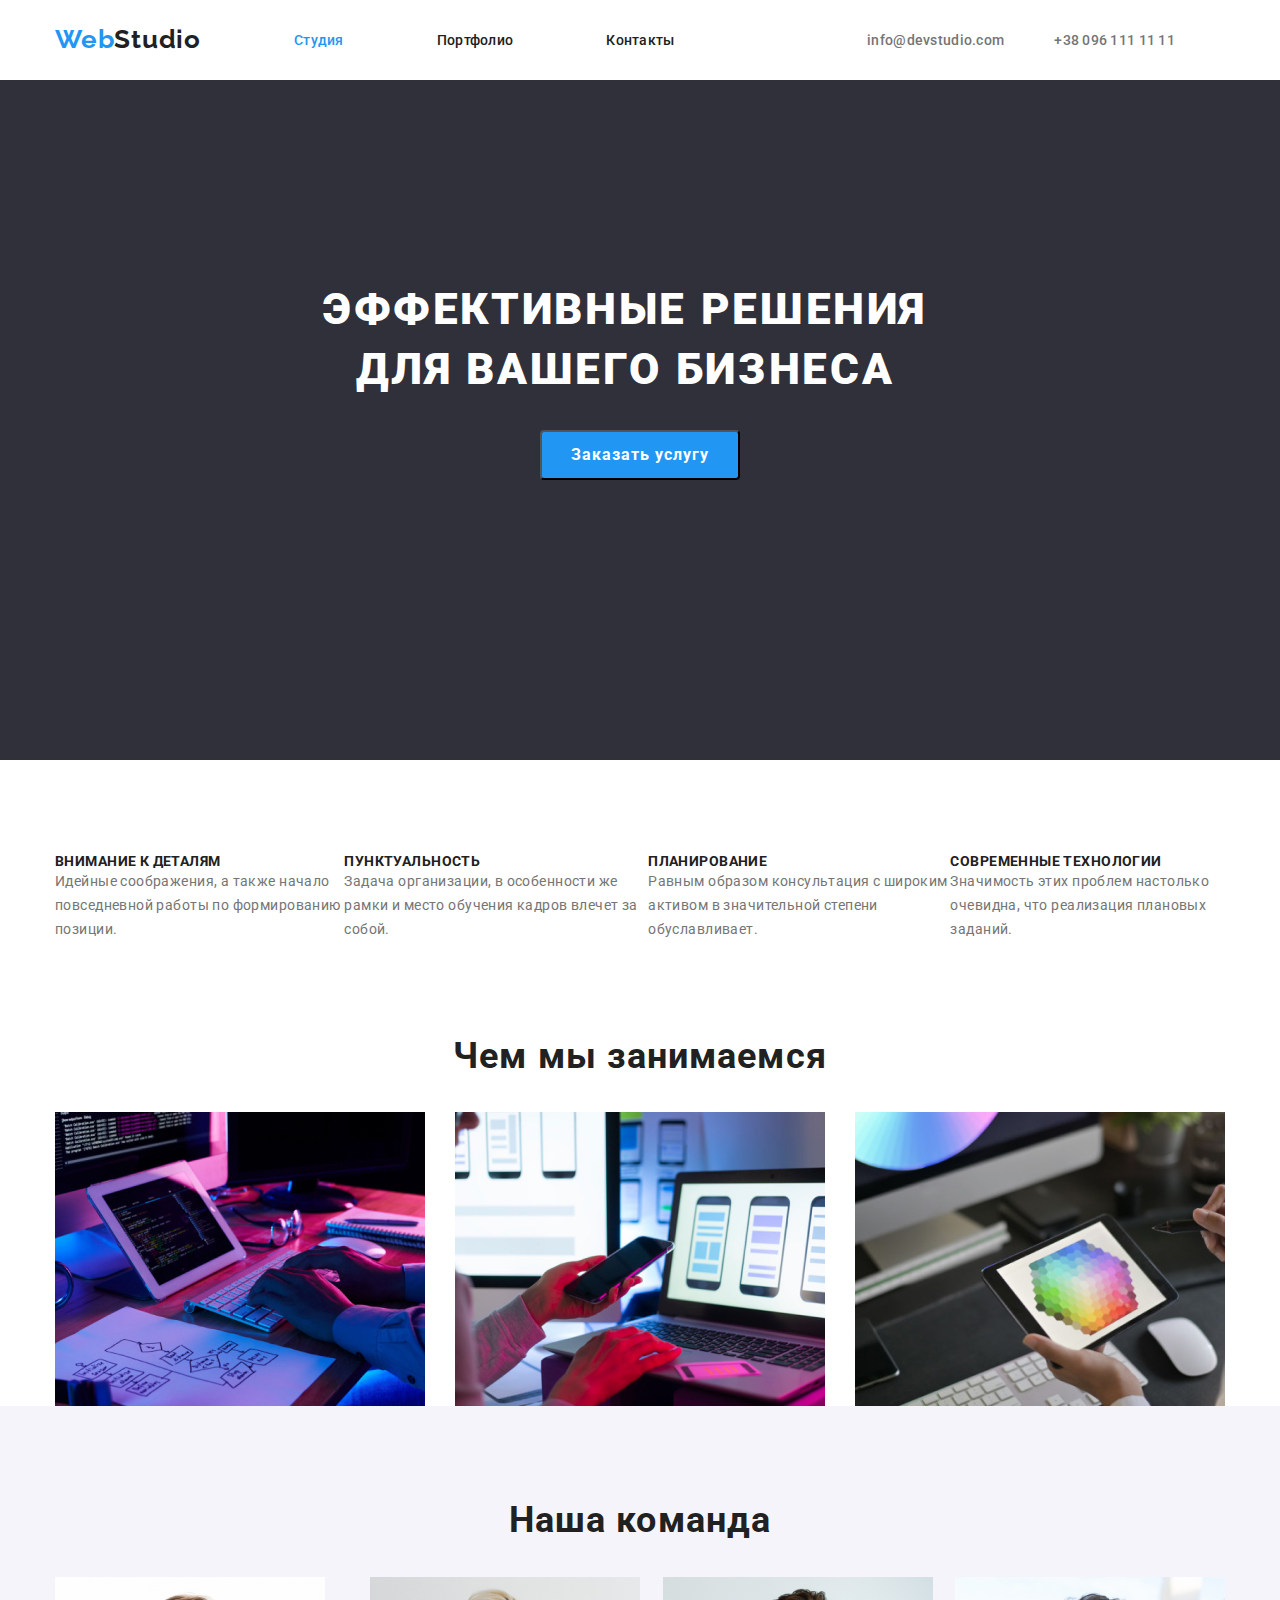
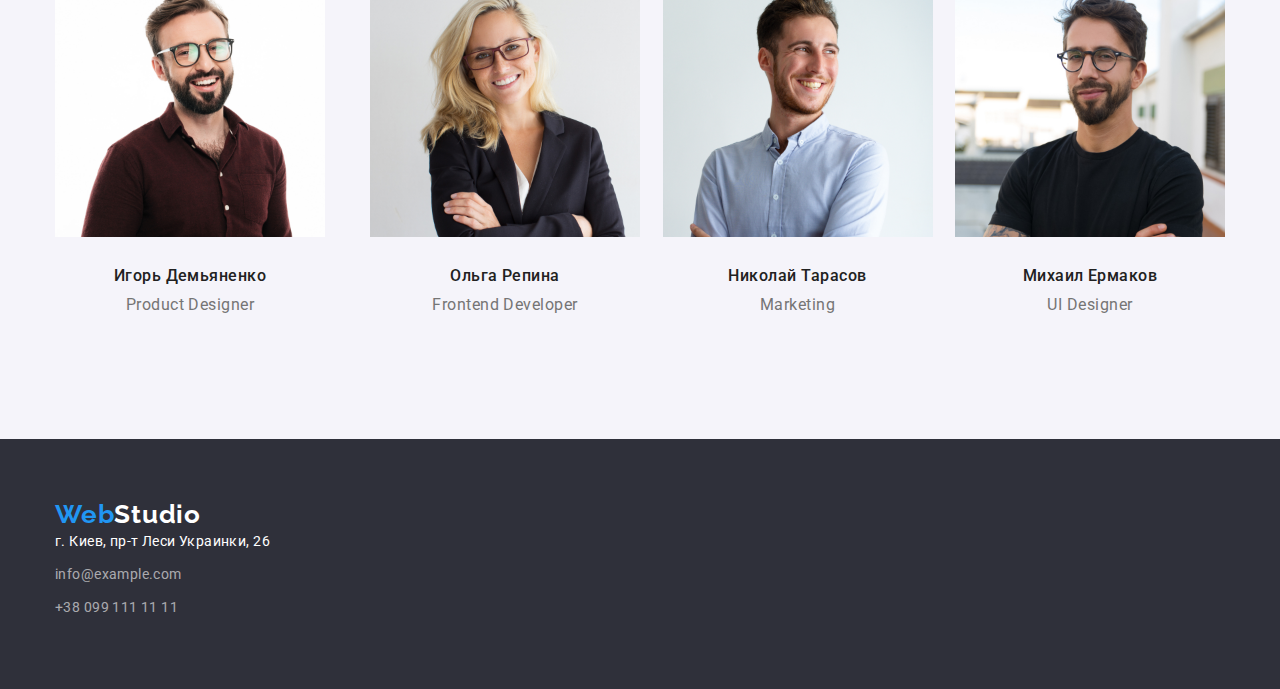
==== index.html @ 3a2335e4 "Add files via upload" ====
<!DOCTYPE html>
<html lang="ru">
<head>
    <meta charset="UTF-8">
    <meta http-equiv="X-UA-Compatible" content="IE=edge">
    <meta name="viewport" content="width=device-width, initial-scale=1.0">
    <title>WebStudio</title>
    <link rel="stylesheet" href="https://cdnjs.cloudflare.com/ajax/libs/modern-normalize/1.1.0/modern-normalize.min.css">
    <link rel="preconnect" href="https://fonts.googleapis.com">
<link rel="preconnect" href="https://fonts.gstatic.com" crossorigin>
<link href="https://fonts.googleapis.com/css2?family=Roboto:wght@400;500;700;900&display=swap" rel="stylesheet">
<link rel="preconnect" href="https://fonts.googleapis.com">
<link rel="preconnect" href="https://fonts.gstatic.com" crossorigin>
<link href="https://fonts.googleapis.com/css2?family=Raleway:wght@700&family=Roboto:wght@400;500;700;900&display=swap" rel="stylesheet">
    <link rel="stylesheet" href="./css/styles.css">
</head>
<body>
    <!---HEADER-->
    <header class="page-header">
        <div class="container header-container">
        <nav class="navigation">   
            <a class="logo-link link" href="" lang="en">Web<span class="logo-accent">Studio</span></a>
            <ul class="menu list">
            <li class="menu-item">
                <a class="menu-link-studio link" href="">Студия</a>
            </li>
            <li class="menu-item">
                <a class="menu-link link" href="./portfolio.html">Портфолио</a>
            <li class="menu-item">
                <a class="menu-link link" href="">Контакты</a>
            </li>
            </ul>
        </nav>
            <ul class="adress list">
                <li class="adress-li">
                    <a class="mail link" href="mailto:info@devstudio.com">info@devstudio.com</a>
                </li>
                <li class="adress-li">
                    <a class="phone-number link" href="tel:+380961111111">+38 096 111 11 11</a>
                </li>
            </ul>
    </div>
    </header>
    <main>
        <section class="hero">
            <div class="container hero-container">
            <h1 class="main-tittle" id="tittle">Эффективные решения для вашего бизнеса</h1>
            <button class="modal-btn" type="button">Заказать услугу</button>
        </div>
        </section>
        <section class="hero2">
            <div class="container hero2-container">
                <ul class="list">
                    <li class="li-tittle">
                        <h3 class="tittle">Внимание к деталям</h3>
                        <p class="suptittle">Идейные соображения, а также начало повседневной работы по формированию позиции.</p>
                    </li>
                    <li class="li-tittle">
                        <h3 class="tittle">Пунктуальность</h3>
                        <p class="suptittle">Задача организации, в особенности же рамки и место обучения кадров влечет за собой.</p>
                    </li>
                    <li class="li-tittle">
                        <h3 class="tittle">Планирование</h3>
                        <p class="suptittle">Равным образом консультация с широким активом в значительной степени обуславливает.</p>
                    </li>
                    <li class="li-tittle">
                        <h3 class="tittle">Современные технологии</h3>
                        <p class="suptittle">Значимость этих проблем настолько очевидна, что реализация плановых заданий.</p>
                    </li>
                </ul>
            </div>          
        </section>
        <section class="about">
            <div class="container about-container">
            <h2 class="main-about">Чем мы занимаемся</h2>
            <ul class="table-about list">
                <li class="table-about-li">
                    <img src="./Images/About/img.jpg" alt="Пишет на планшете" width="370" height="294">
                </li>
                <li>
                    <img src="./Images/About/img1.jpg" alt="Пишет на ноутбуке В руке телефон " width="370" height="294">
                </li>
                <li>
                    <img src="./Images/About/img2.jpg" alt="Пишет маркером на планшете" width="370" height="294">
                </li>
            </ul>
        </div>
        </section>
        <section class="our-team">
            <div class="container our-team-container">
            <h2 class="our-team-main">Наша команда</h2>
            <ul class="our-team-table list">
                 <li>
                    <img src="./Images/People/img.jpg" alt="Игорь Демьяненко" width="270" height="260">
                     <div class="name-div">
                        <h3 class="name">Игорь Демьяненко</h3>
                        <p class="position">Product Designer</p>
                     </div>
                    <li>
                </li>
                <li>
                    <img src="./Images/People/img1.jpg" alt="Ольга Репина" width="270" height="260">
                    <div class="name-div">
                        <h3 class="name">Ольга Репина</h3>
                        <p class="position">Frontend Developer</p>
                    </div>
                </li>
                <li>
                    <img src="./Images/People/img2.jpg" alt="Николай Тарасов" width="270" height="260">
                    <div class="name-div">
                        <h3 class="name">Николай Тарасов</h3>
                        <p class="position">Marketing</p>
                    </div>
                </li>
                <li>
                    <img src="./Images/People/img3.jpg" alt="Михаил Ермаков" width="270" height="260">
                    <div class="name-div">
                        <h3 class="name">Михаил Ермаков</h3>
                        <p class="position">UI Designer</p>
                    </div>
                </li>
            </ul>
        </div>
        </section>
    </main>
    <footer class="footer">
        <div class="container" >
        <a class="logo-link-footer link" href="">Web<span class="logo-accent-footer">Studio</span></a>
        <address class="address">
            <ul class="link list">
                <li class="adress-footer">
                    <a class="map-address-link link" href="https://goo.gl/maps/BHFGsW7ksvpGv4Fn7" target="blank" rel="noopener noreferrer">г. Киев,
                        пр-т Леси Украинки, 26</a>
                </li>
                <li class="adress-footer">
                    <a class="mail-link-footer link" href="mailto:info@example.com">info@example.com</a>
                </li>
                <li class="adress-footer">
                    <a class="phone-number-footer link" href="tel:+380991111111">+38 099 111 11 11</a>
                </li>
            </ul>
        </address>
    </div>
    </footer>
</body>
---- css/styles.css ----
:root {
    --primary-font-family: 'Open Sans', sans-serif;
    --secondary-font-family: 'Raleway', sans-serif;
    --primary-text-color-theme-dark: 157, 164, 189;
    --secondary-text-color-theme-dark: #ffffff;
    --primary-text-color-theme-light: #555555;
    --secondary-text-color-theme-light: #303030;
    --accent-color: #ff6c00;
  }
h1,
h2,
h3,
p{
    margin-top: 0;
    margin-bottom: 0;
}
ul,
ol{
    margin-top: 0;
    margin-bottom: 0;
    padding-left: 0;
}
img{
    display: block;
}

.container{
    width: 1200px;
    padding-left: 15px;
    padding-right: 15px;
    margin-left: auto;
    margin-right: auto;
}
.header-container{
    display: flex;
    align-items: center
}
.navigation{
    display: flex;
    align-items: center;
}
.menu{
    display: flex;
}
.menu-item:not(:last-child){
    margin-right: 93px;
    display: block;
}
.link{
    text-decoration: none;
}
.list {
    list-style: none;
}
.logo-link{font-family: 'Raleway', sans-serif;
    font-weight: 700;
    font-size: 26px;
    line-height: 1.19;
    /* identical to box height */
    letter-spacing: 0.03em;
    color: #2196F3;
    margin-right: 93px;
    padding-top: 24px;
    padding-bottom: 25px;

}
.logo-accent{
    color: #212121;
}
body{
    font-family: 'Roboto', sans-serif;
}
.menu-link{
    font-weight: 500;
    font-size: 14px;
    line-height: 1.14;
    letter-spacing: 0.02em;
    color: #212121;}
    .menu-link:hover,
    .menu-link:focus{
        color: #2196F3;
        ;
    }
    .menu-link-studio{
 font-weight: 500;
font-size: 14px;
line-height: 16px;
letter-spacing: 0.02em;

color: #2196F3;
    }
    .menu-link-portfolio{
font-weight: 500;
font-size: 14px;
line-height: 16px;
letter-spacing: 0.02em;

color: #2196F3;
    }
    .adress{
        display: flex;
        margin-left: auto;
        margin-right: 50px;
    }
.mail{
        font-weight: 500;
        font-size: 14px;
        line-height: 1.14;
        letter-spacing: 0.02em;
        color: #757575;
        margin-right: 50px;
    }
        .mail:hover,
        .mail:focus{
            color: #2196F3;
        }
        .phone-number{
font-weight: 500;
font-size: 14px;
line-height: 1.14;
letter-spacing: 0.02em;
color: #757575;
        }
        .phone-number:hover,
        .phone-number:focus{
            color: #2196F3;
        }
        .hero{
            background: #2F303A;
            text-align: center;
        }
        .hero2{
            padding-top: 94px;
        }
        .hero-container{
            padding-top: 200px;
            padding-left: 237px;
            padding-right: 237px;
            padding-bottom: 280px;
        }
        .main-tittle{
font-weight: 900;
font-size: 44px;
line-height: 1.36;
/* or 136% */
text-align: center;
letter-spacing: 0.06em;
text-transform: uppercase;
color: #FFFFFF; 
width: 696px; 
height: 120px;
}
.modal-btn{
    width: 200px;
    height: 50px;
    background: #2196F3;
    font-weight: 700;
    font-size: 16px;
    line-height: 1.87;;
    align-items: center;
    text-align: center;
    letter-spacing: 0.06em;
    color: #FFFFFF;
    cursor: pointer;
    border-radius: 4px;
    margin-left: auto;
    margin-right: auto;
    margin-top: 30px;
}
.modal-btn:hover,
.modal-btn:focus{
    color: #FFFFFF;
    background: #188CE8;
}

.tittle{
font-weight: 700;
font-size: 14px;
line-height: 1.14;
letter-spacing: 0.03em;
text-transform: uppercase;
color: #212121;
}
.suptittle{
font-weight: 400;
font-size: 14px;
line-height: 1.71;
/* or 171% */
letter-spacing: 0.03em;
color: #757575;
}
.main-about{
font-weight: 700;
font-size: 36px;
line-height: 1.16;
text-align: center;
letter-spacing: 0.03em;
color: #212121;
padding-bottom: 35px;
}
.our-team-main{
font-weight: 700;
font-size: 36px;
line-height: 1.16;
text-align: center;
letter-spacing: 0.03em;
color: #212121;
padding-bottom: 35px;
}
.our-team{
    background: #F5F4FA;
    padding-bottom: 94px;
}
.name{
font-weight: 500;
font-size: 16px;
line-height: 1.18;
/* identical to box height */
text-align: center;
letter-spacing: 0.03em;
color: #212121;
margin-bottom: 10px;
}
.position{
    font-weight: 400;
font-size: 16px;
line-height: 1.18;
/* identical to box height */
text-align: center;
letter-spacing: 0.03em;
color: #757575;
}
.logo-link-footer{
font-family: 'Raleway', sans-serif;
font-weight: 700;
font-size: 26px;
line-height: 1.19;
/* identical to box height */
letter-spacing: 0.03em;
color: #2196F3;
}
.logo-accent-footer{
    color: #FFFFFF;
}
.address{
    font-style: normal;
}
.map-address-link{
    font-weight: 400;
    font-size: 14px;
    line-height: 1.71;
    /* or 171% */
    letter-spacing: 0.03em;
    color: #FFFFFF;
}
.mail-link-footer{
 font-weight: 400;
font-size: 14px;
line-height: 1.71;
/* or 171% */
letter-spacing: 0.03em;
color: rgba(255, 255, 255, 0.6);
}
.phone-number-footer{
font-weight: 400;
font-size: 14px;
line-height: 1.71;
/* or 171% */

letter-spacing: 0.03em;

color: rgba(255, 255, 255, 0.6);
}

h2{
font-weight: 700;
font-size: 18px;
line-height: 2;
/* identical to box height, or 200% */
letter-spacing: 0.06em;
color: #212121;
}
p{
    font-weight: 400;
    font-size: 16px;
    line-height: 1.87;
    /* identical to box height, or 188% */
    
    letter-spacing: 0.03em;
    
    color: #757575; 
}
.footer{
    background: #2F303A;
    padding-top: 60px;
    padding-bottom: 60px;
}
.button-type-list button{
    font-weight: 500;
font-size: 16px;
line-height: 26px;
/* identical to box height, or 162% */
text-align: center;
letter-spacing: 0.03em;
color: #212121;
background: #F5F4FA;
border-radius: 4px;
cursor: pointer;
}
.button-type-list button:hover,
.button-type-list button:focus{
    color: #FFFFFF;
    background: #2196F3;
}
.button-type-li-all button {
    color: #FFFFFF;
    background: #2196F3;
/* shadow-middle */
box-shadow: 0px 3px 1px rgba(0, 0, 0, 0.1), 0px 1px 2px rgba(0, 0, 0, 0.08), 0px 2px 2px rgba(0, 0, 0, 0.12);
border-radius: 4px;
margin-right: 8px;
}
.table-about{
    display: flex;
    justify-content: space-between;
}
.our-team-table{
    display: flex;
    justify-content: space-between;
}
.li-tittle{
    display: table-cell
}
.about{
    padding-top: 94px;
}
.our-team-container{
    padding-top: 94px;
}
.name-div{
    padding-top: 30px;
    padding-bottom: 30px;
}
.adress-footer{
    padding-bottom: 9px;
}
.button-type{
    padding-top: 94px;
}
.button-type-list{
    display: flex;
    align-items: center;
    justify-content: center;
}
.button-type-li{
    margin-right: 8px;
}
.table{
    display: flex;
    flex-wrap: wrap;
    justify-content: space-between;
    padding-top: 50px;
    padding-bottom: 94px;
}
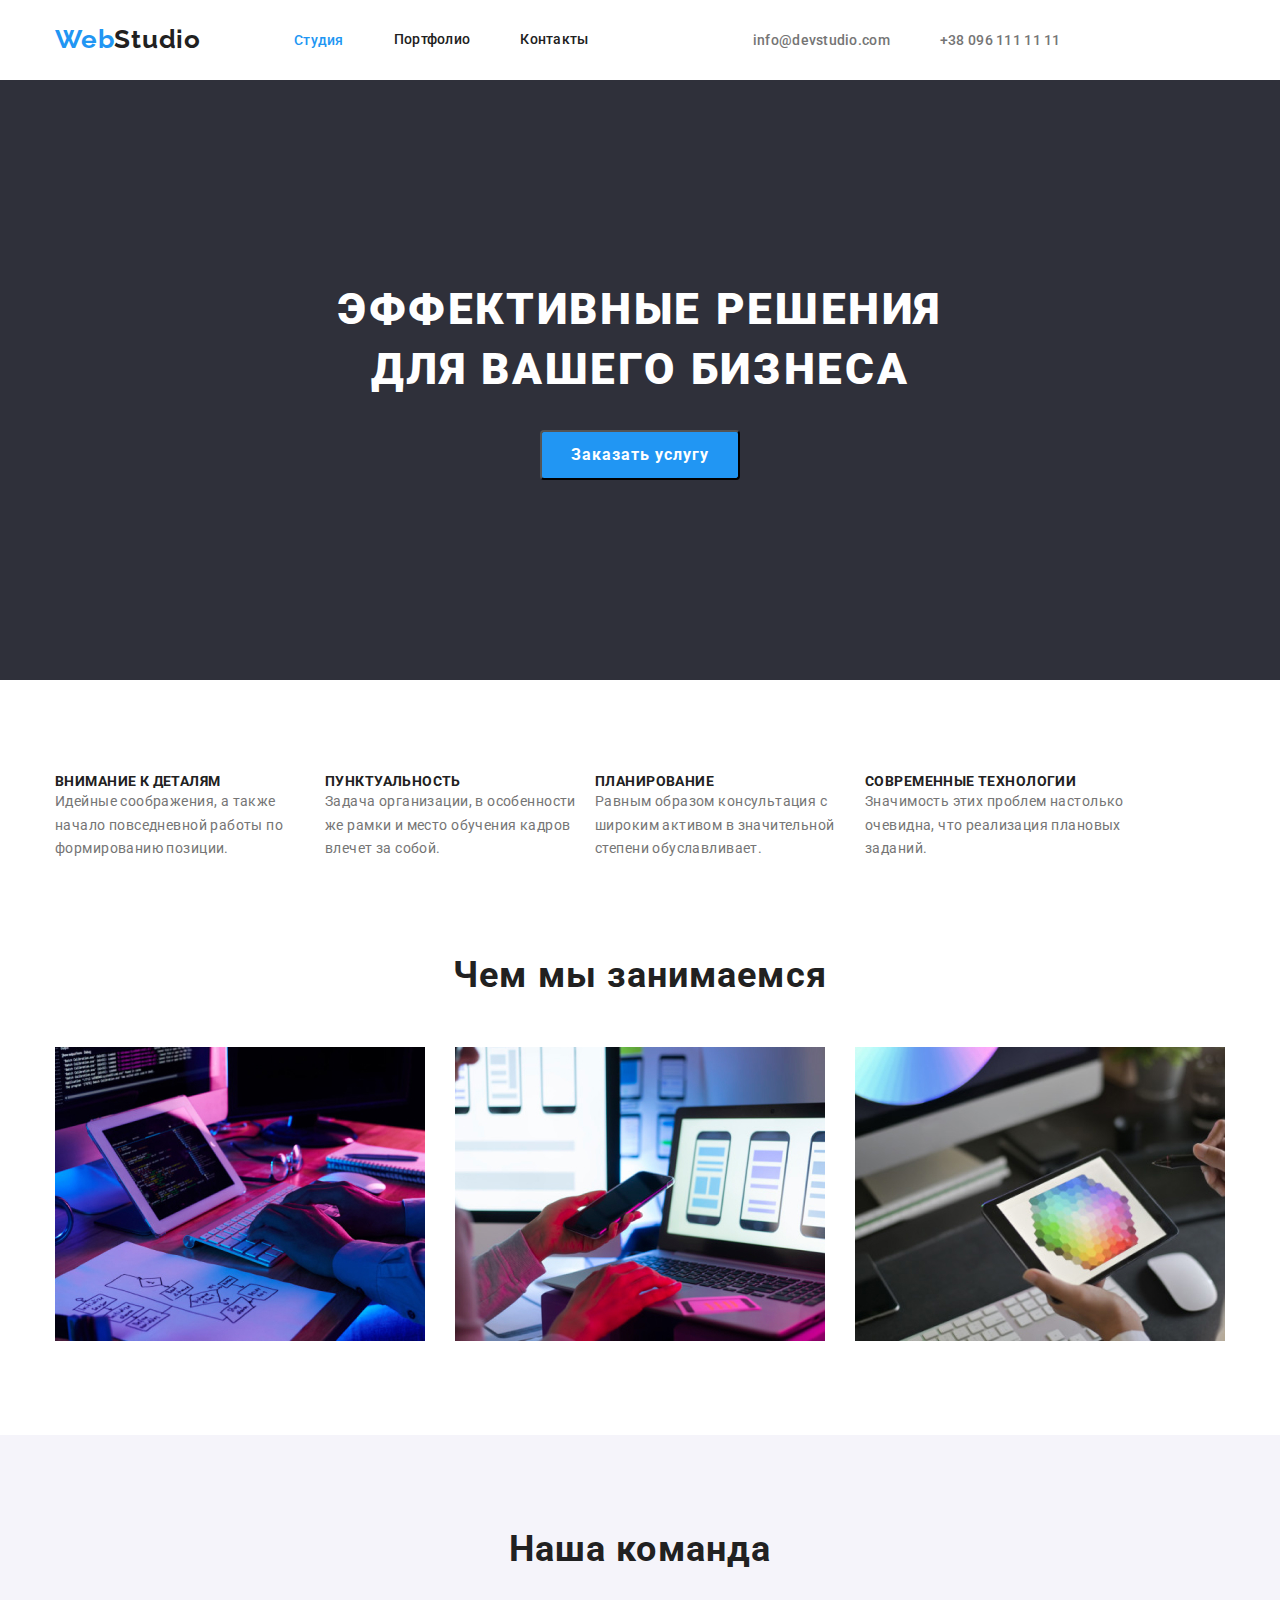
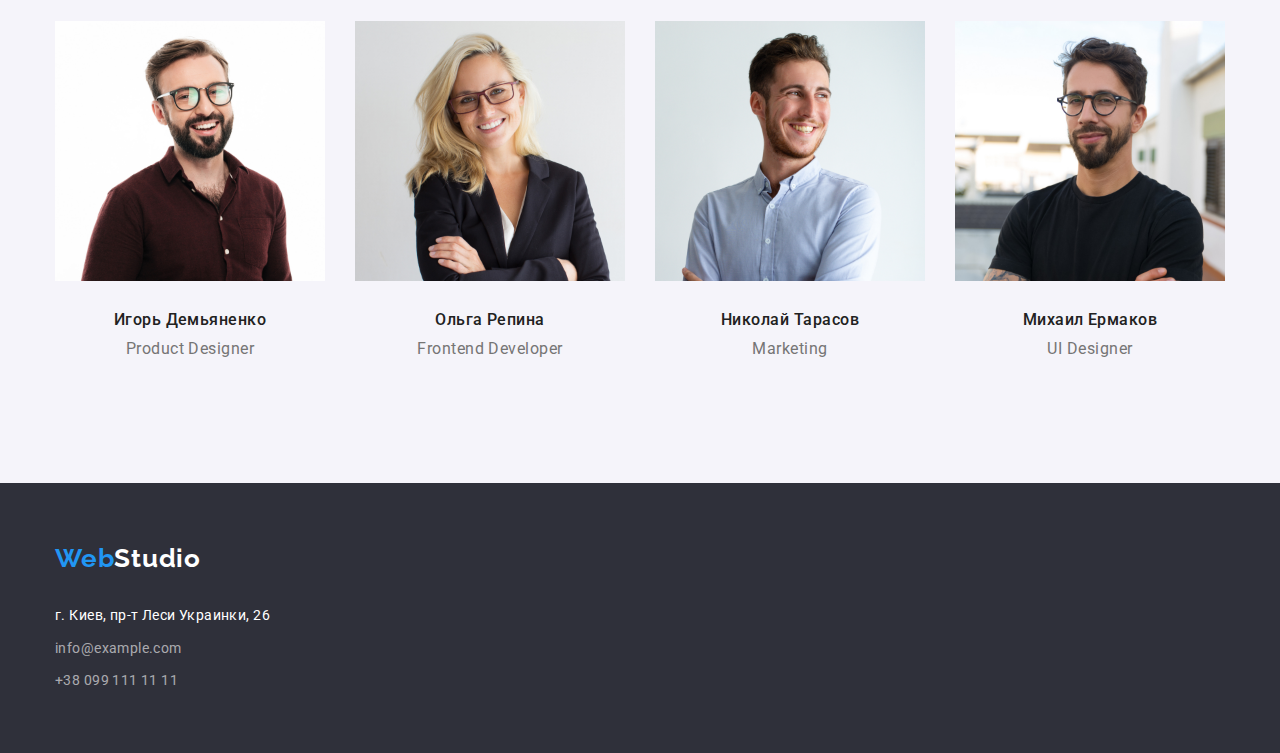
==== commit d3f7111c: "Add files via upload" ====
--- a/index.html
+++ b/index.html
@@ -50,7 +50,7 @@
         </section>
         <section class="hero2">
             <div class="container hero2-container">
-                <ul class="list">
+                <ul class="hero2-list list">
                     <li class="li-tittle">
                         <h3 class="tittle">Внимание к деталям</h3>
                         <p class="suptittle">Идейные соображения, а также начало повседневной работы по формированию позиции.</p>
@@ -96,7 +96,6 @@
                         <h3 class="name">Игорь Демьяненко</h3>
                         <p class="position">Product Designer</p>
                      </div>
-                    <li>
                 </li>
                 <li>
                     <img src="./Images/People/img1.jpg" alt="Ольга Репина" width="270" height="260">
--- a/css/styles.css
+++ b/css/styles.css
@@ -43,8 +43,7 @@
     display: flex;
 }
 .menu-item:not(:last-child){
-    margin-right: 93px;
-    display: block;
+    margin-right: 50px;
 }
 .link{
     text-decoration: none;
@@ -75,7 +74,10 @@
     font-size: 14px;
     line-height: 1.14;
     letter-spacing: 0.02em;
-    color: #212121;}
+    color: #212121;
+padding-top: 32px;
+padding-bottom: 32px;
+display: block;}
     .menu-link:hover,
     .menu-link:focus{
         color: #2196F3;
@@ -86,21 +88,26 @@
 font-size: 14px;
 line-height: 16px;
 letter-spacing: 0.02em;
-
+padding-top: 32px;
+padding-bottom: 32px;
 color: #2196F3;
+display: block;
     }
     .menu-link-portfolio{
 font-weight: 500;
 font-size: 14px;
 line-height: 16px;
 letter-spacing: 0.02em;
+padding-top: 32px;
+padding-bottom: 32px;
+display: block;
 
 color: #2196F3;
     }
     .adress{
         display: flex;
         margin-left: auto;
-        margin-right: 50px;
+        margin-right: auto;
     }
 .mail{
         font-weight: 500;
@@ -108,7 +115,6 @@
         line-height: 1.14;
         letter-spacing: 0.02em;
         color: #757575;
-        margin-right: 50px;
     }
         .mail:hover,
         .mail:focus{
@@ -128,15 +134,13 @@
         .hero{
             background: #2F303A;
             text-align: center;
+            padding-top: 200px;
+            padding-bottom: 200px;
         }
         .hero2{
             padding-top: 94px;
         }
         .hero-container{
-            padding-top: 200px;
-            padding-left: 237px;
-            padding-right: 237px;
-            padding-bottom: 280px;
         }
         .main-tittle{
 font-weight: 900;
@@ -148,7 +152,8 @@
 text-transform: uppercase;
 color: #FFFFFF; 
 width: 696px; 
-height: 120px;
+margin: 0 auto;
+margin-left: auto;
 }
 .modal-btn{
     width: 200px;
@@ -196,7 +201,7 @@
 text-align: center;
 letter-spacing: 0.03em;
 color: #212121;
-padding-bottom: 35px;
+margin-bottom: 50px;
 }
 .our-team-main{
 font-weight: 700;
@@ -205,11 +210,12 @@
 text-align: center;
 letter-spacing: 0.03em;
 color: #212121;
-padding-bottom: 35px;
+margin-bottom: 50px;
 }
 .our-team{
     background: #F5F4FA;
     padding-bottom: 94px;
+    padding-top: 94px;
 }
 .name{
 font-weight: 500;
@@ -244,6 +250,7 @@
 }
 .address{
     font-style: normal;
+    margin-top: 30px;
 }
 .map-address-link{
     font-weight: 400;
@@ -318,7 +325,6 @@
 /* shadow-middle */
 box-shadow: 0px 3px 1px rgba(0, 0, 0, 0.1), 0px 1px 2px rgba(0, 0, 0, 0.08), 0px 2px 2px rgba(0, 0, 0, 0.12);
 border-radius: 4px;
-margin-right: 8px;
 }
 .table-about{
     display: flex;
@@ -327,38 +333,90 @@
 .our-team-table{
     display: flex;
     justify-content: space-between;
-}
-.li-tittle{
-    display: table-cell
 }
 .about{
     padding-top: 94px;
-}
-.our-team-container{
-    padding-top: 94px;
+    padding-bottom: 94px;
 }
 .name-div{
     padding-top: 30px;
     padding-bottom: 30px;
 }
-.adress-footer{
-    padding-bottom: 9px;
+.adress-footer:not(:last-child){
+    margin-bottom: 9px;
 }
 .button-type{
     padding-top: 94px;
+    padding-bottom: 94px;
 }
 .button-type-list{
     display: flex;
     align-items: center;
     justify-content: center;
 }
-.button-type-li{
+.button-type-li:not(:last-child){
     margin-right: 8px;
 }
 .table{
     display: flex;
     flex-wrap: wrap;
     justify-content: space-between;
-    padding-top: 50px;
-    padding-bottom: 94px;
+    margin-top: 50px;
+}
+.page-header{
+
+}
+.adress-li:not(:last-child){
+    margin-right: 50px;
+}
+.hero2-list{
+    display: flex;
+}
+.li-tittle{
+    width: 270px;
+}
+.button-type-li-all{
+    margin-right: 8px;
+}
+.button-all{
+    padding-left: 22px;
+    padding-right: 22px;
+    padding-top: 6px;
+    padding-bottom: 6px;
+}
+.button-websities{
+    padding-left: 22px;
+    padding-right: 22px;
+    padding-top: 6px;
+    padding-bottom: 6px;
+}
+.button-applications{
+    padding-left: 22px;
+    padding-right: 22px;
+    padding-top: 6px;
+    padding-bottom: 6px;
+}
+.button-design{
+    padding-left: 22px;
+    padding-right: 22px;
+    padding-top: 6px;
+    padding-bottom: 6px;
+}
+.button-marketing{
+    padding-left: 22px;
+    padding-right: 22px;
+    padding-top: 6px;
+    padding-bottom: 6px;
+}
+.all{
+    margin-bottom: 4px;
+    margin-top: 20px;
+}
+.all-div{
+    margin-bottom: 30px;
+    padding-left: 24px;
+    padding-right: 24px;
+    padding-top: 20px;
+    padding-bottom: 20px;
+    border: rgba(238, 238, 238, 1);
 }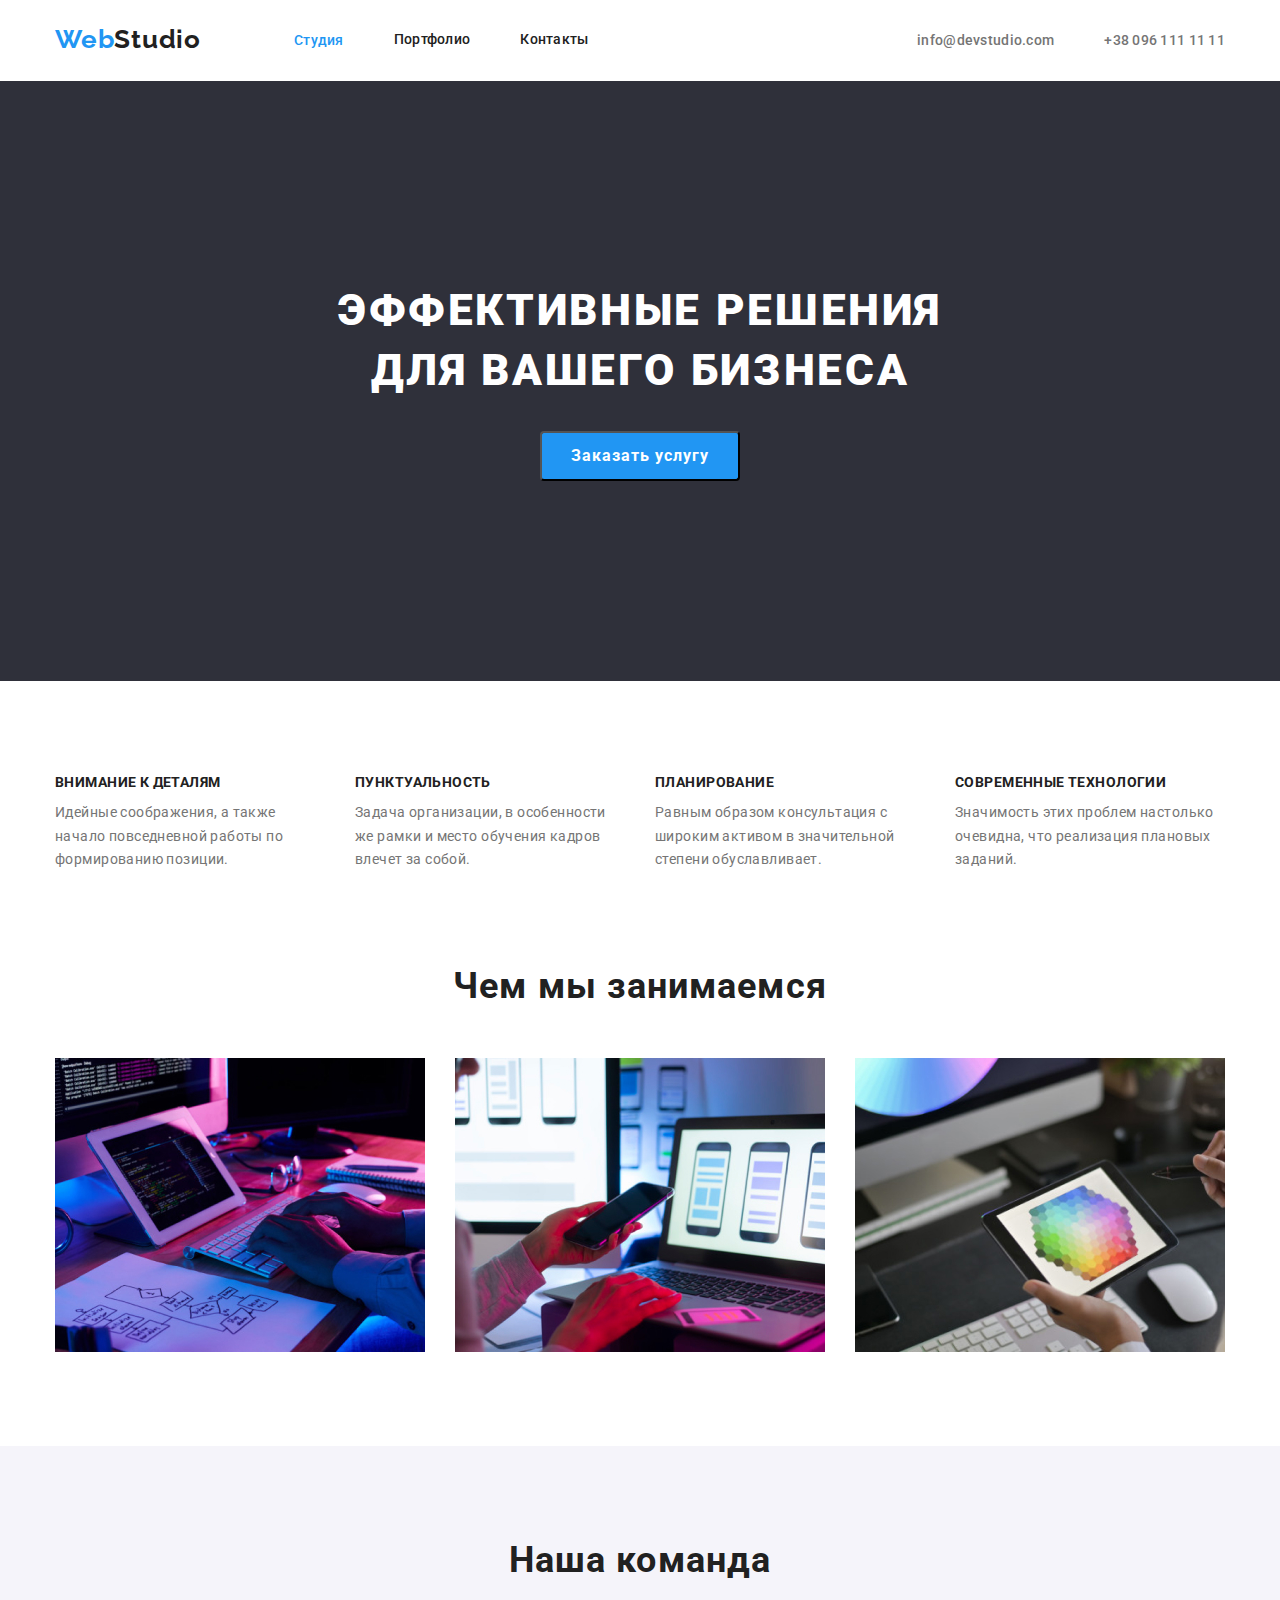
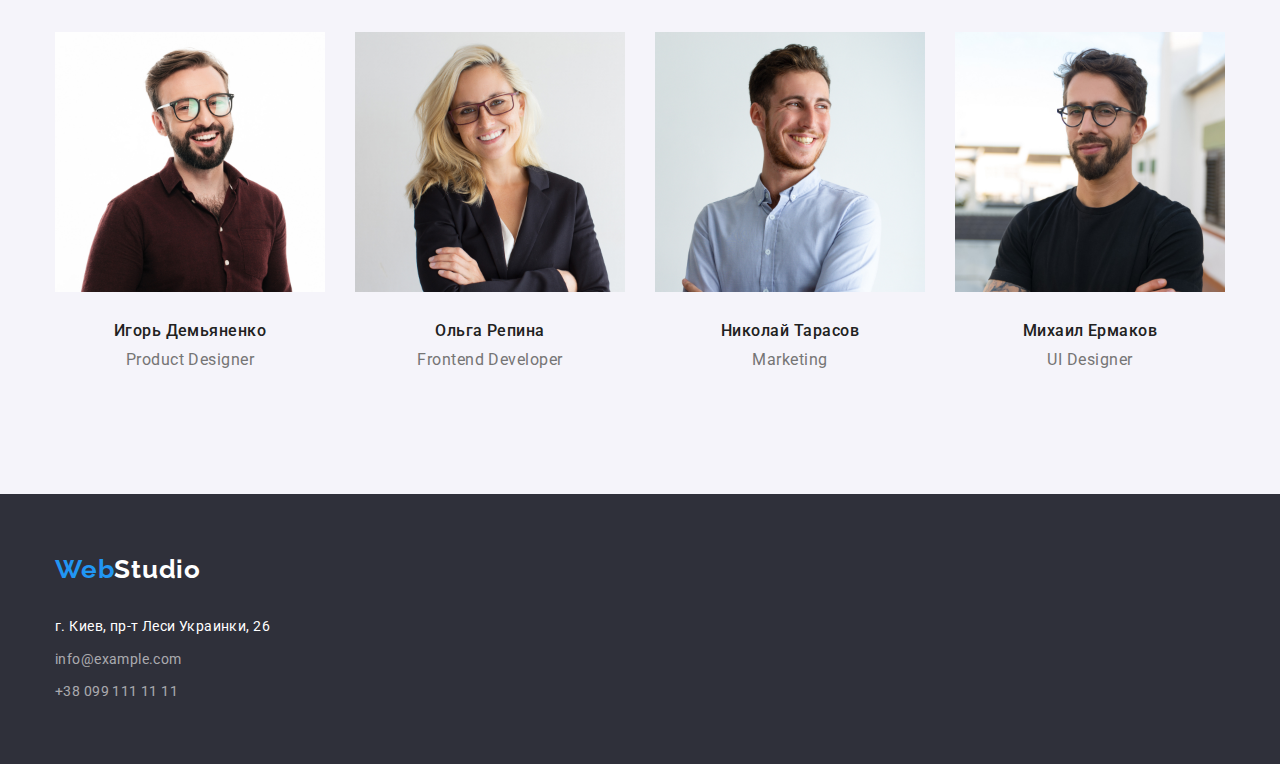
==== commit 22869a69: "Add files via upload" ====
--- a/index.html
+++ b/index.html
@@ -63,7 +63,7 @@
                         <h3 class="tittle">Планирование</h3>
                         <p class="suptittle">Равным образом консультация с широким активом в значительной степени обуславливает.</p>
                     </li>
-                    <li class="li-tittle">
+                    <li class="li-tittle-end">
                         <h3 class="tittle">Современные технологии</h3>
                         <p class="suptittle">Значимость этих проблем настолько очевидна, что реализация плановых заданий.</p>
                     </li>
--- a/css/styles.css
+++ b/css/styles.css
@@ -107,7 +107,6 @@
     .adress{
         display: flex;
         margin-left: auto;
-        margin-right: auto;
     }
 .mail{
         font-weight: 500;
@@ -185,6 +184,7 @@
 letter-spacing: 0.03em;
 text-transform: uppercase;
 color: #212121;
+margin-bottom: 10px;
 }
 .suptittle{
 font-weight: 400;
@@ -364,7 +364,7 @@
     margin-top: 50px;
 }
 .page-header{
-
+    border-bottom: 1px solid #ffffff
 }
 .adress-li:not(:last-child){
     margin-right: 50px;
@@ -374,7 +374,12 @@
 }
 .li-tittle{
     width: 270px;
-}
+    margin-right: 30px;
+}
+.li-tittle-end{
+    width: 270px;
+}
+
 .button-type-li-all{
     margin-right: 8px;
 }
@@ -410,13 +415,16 @@
 }
 .all{
     margin-bottom: 4px;
-    margin-top: 20px;
 }
 .all-div{
-    margin-bottom: 30px;
     padding-left: 24px;
     padding-right: 24px;
     padding-top: 20px;
     padding-bottom: 20px;
-    border: rgba(238, 238, 238, 1);
+    border: 1px solid 
+    rgba(238, 238, 238, 1);
+    border-top: none;
+}
+.all-table{
+    margin-bottom: 30px;
 }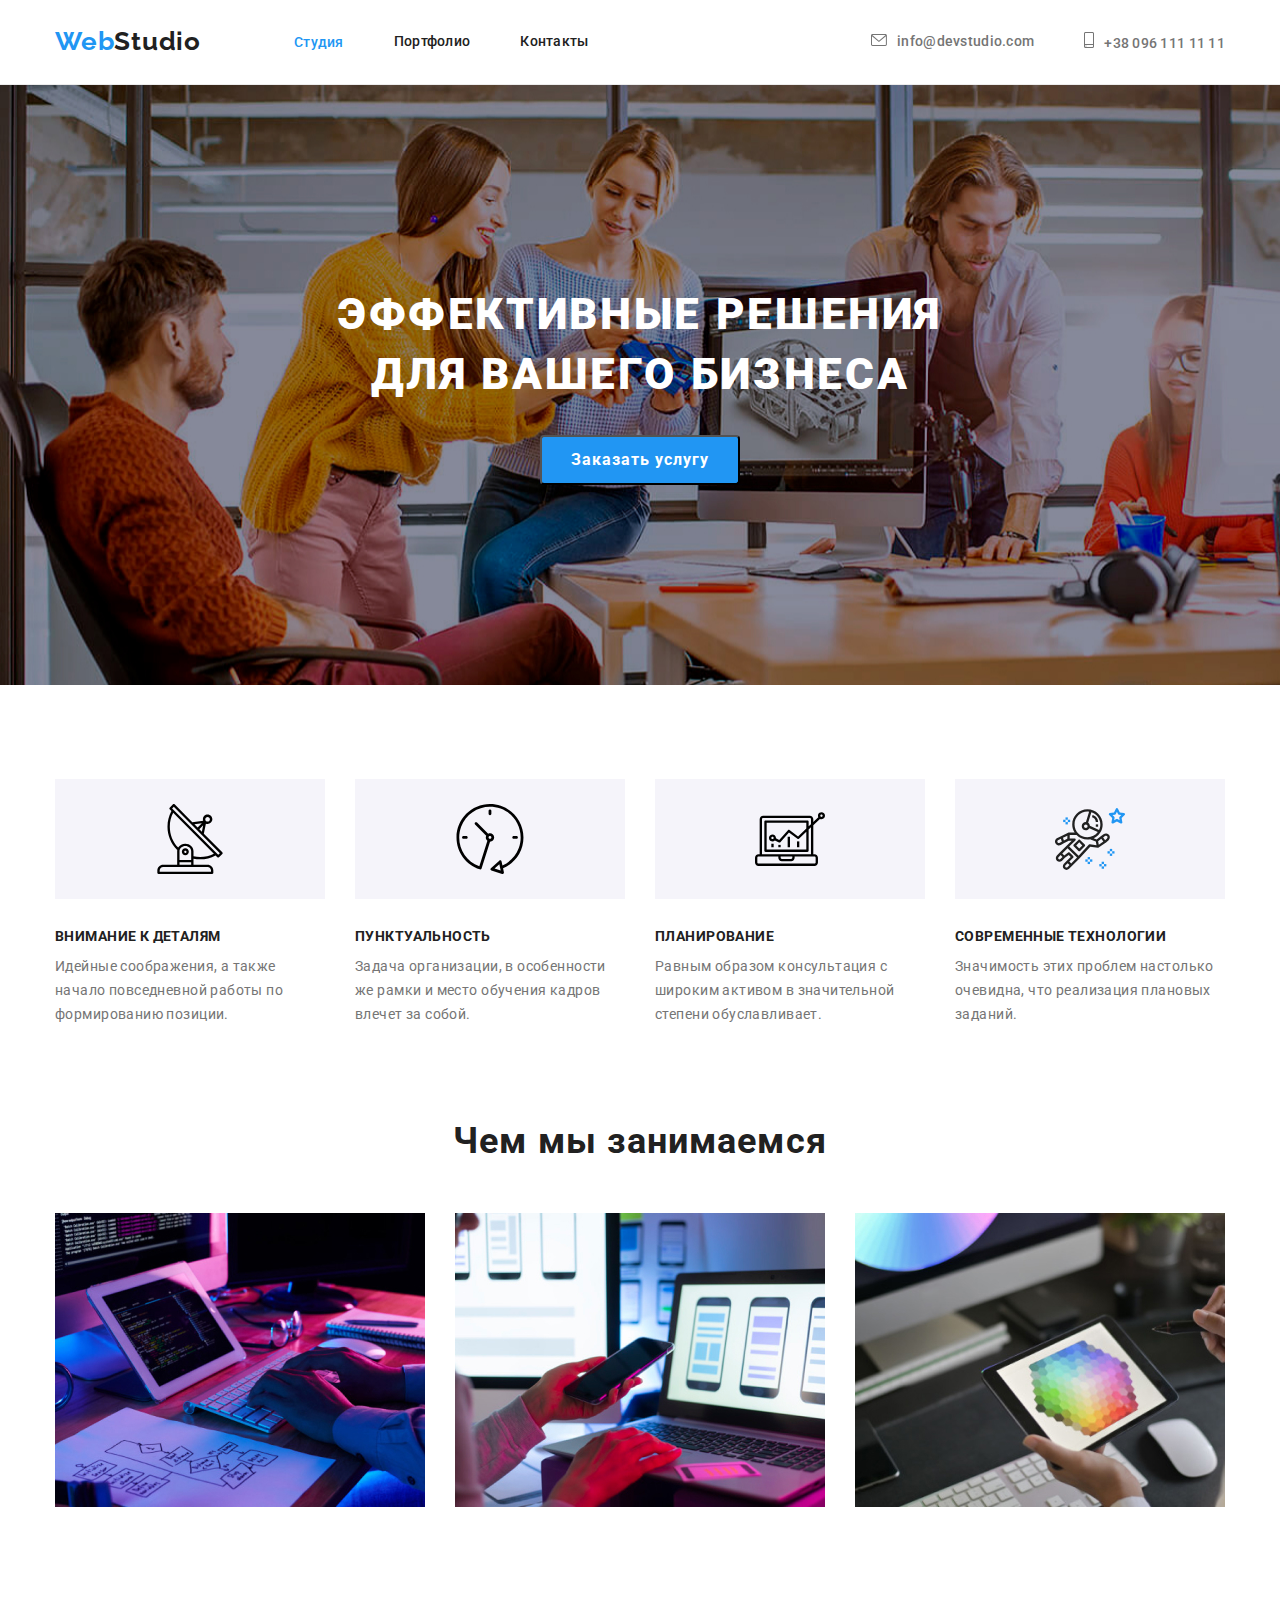
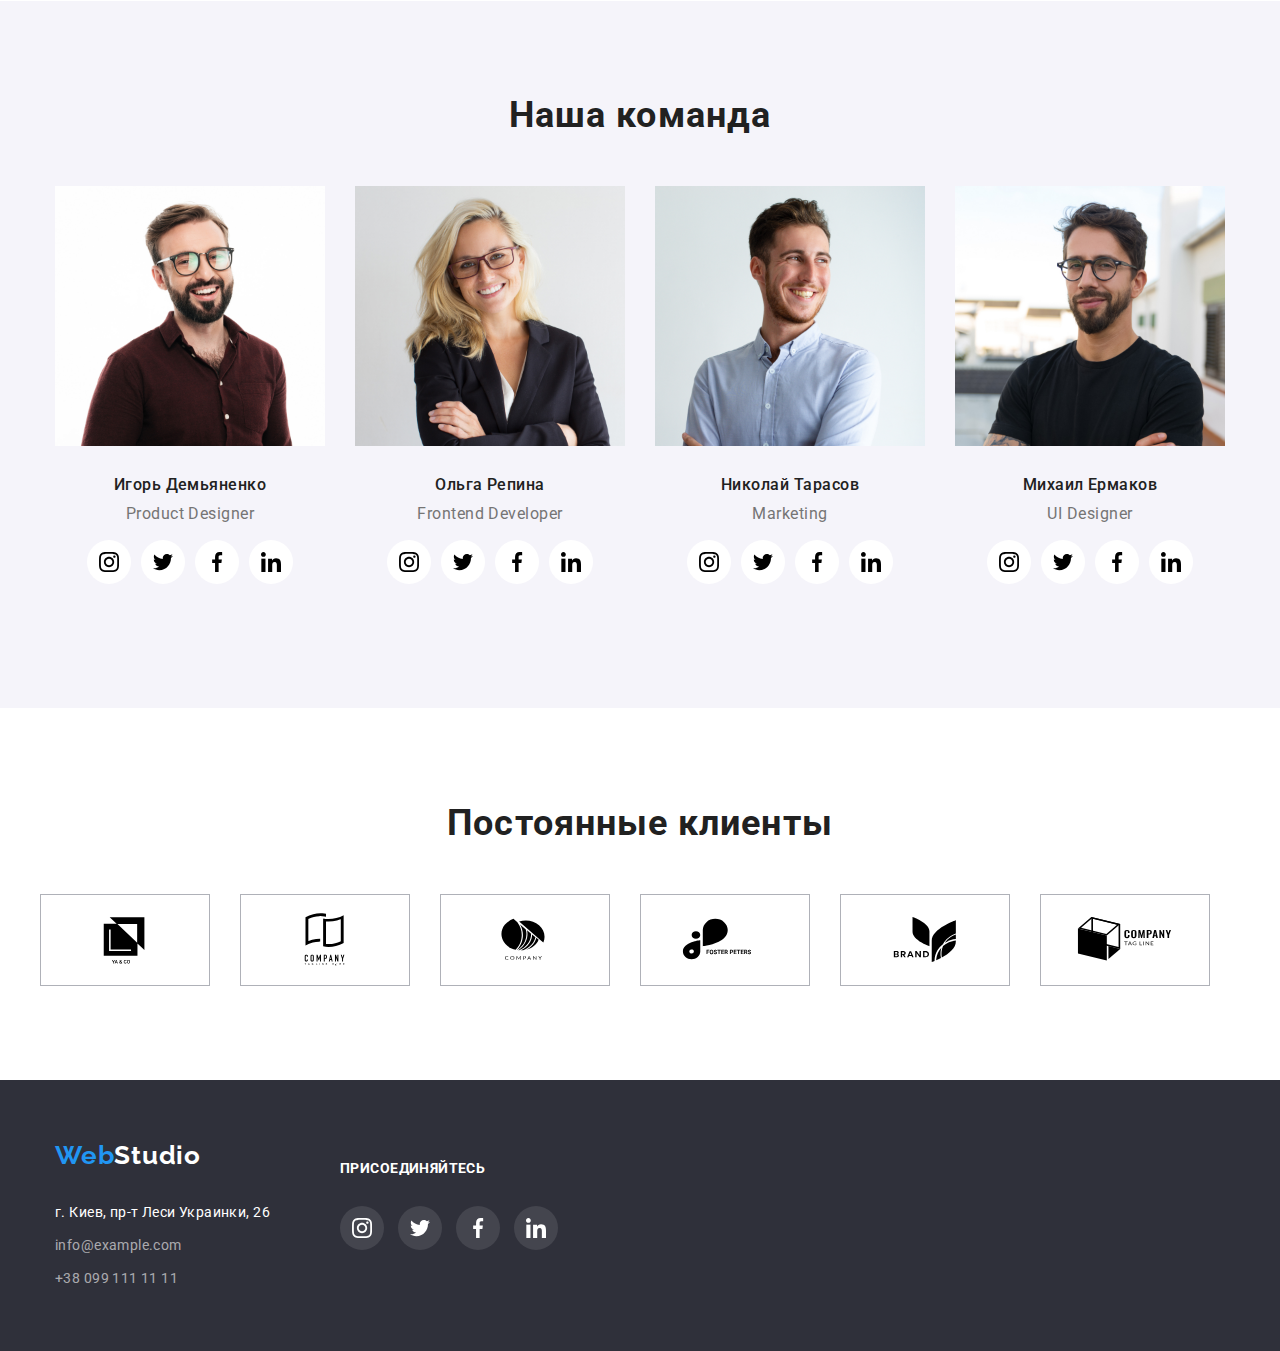
==== commit bf242c9f: "delete numbers" ====
--- a/index.html
+++ b/index.html
@@ -32,12 +32,22 @@
             </ul>
         </nav>
             <ul class="adress list">
-                <li class="adress-li">
-                    <a class="mail link" href="mailto:info@devstudio.com">info@devstudio.com</a>
-                </li>
-                <li class="adress-li">
-                    <a class="phone-number link" href="tel:+380961111111">+38 096 111 11 11</a>
-                </li>
+                    <li class="adress-li">
+                        <a class="mail link" href="mailto:info@devstudio.com">
+                            <svg class="adress-svg" width="16" height="12">
+                                <use class="adress-use" href="./Images/for-sprite/sprite.svg#envelope">
+                                </use>
+                            </svg>info@devstudio.com
+                        </a>
+                    </li>
+                    <li class="adress-li">
+                        <a class="phone-number link" href="tel:+380961111111">
+                            <svg class="adress-svg" width="10" height="16">
+                                <use class="adress-use" href="./Images/for-sprite/sprite.svg#smartphone">
+                                </use>
+                            </svg>+38 096 111 11 11
+                        </a>
+                    </li>
             </ul>
     </div>
     </header>
@@ -49,6 +59,30 @@
         </div>
         </section>
         <section class="hero2">
+            <div class="content container">
+                <ul class="hero2-ul list">
+                    <li class="hero2-li">
+                            <svg class="hero2-svg" width="70" height="70">
+                                <use href="./Images/for-sprite/sprite.svg#antenna-1"></use>
+                            </svg>
+                    </li>
+                    <li class="hero2-li">
+                        <svg class="hero2-svg" width="70" height="70">
+                            <use href="./Images/for-sprite/sprite.svg#clock-1"></use>
+                        </svg>
+                    </li>
+                    <li class="hero2-li">
+                        <svg class="hero2-svg" width="70" height="70">
+                            <use href="./Images/for-sprite/sprite.svg#diagram-1"></use>
+                        </svg>
+                    </li>
+                    <li class="hero2-li-end">
+                        <svg class="hero2-svg" width="70" height="70">
+                            <use href="./Images/for-sprite/sprite.svg#astronaut-1"></use>
+                        </svg>
+                    </li>
+                </ul>
+            </div>
             <div class="container hero2-container">
                 <ul class="hero2-list list">
                     <li class="li-tittle">
@@ -95,6 +129,36 @@
                      <div class="name-div">
                         <h3 class="name">Игорь Демьяненко</h3>
                         <p class="position">Product Designer</p>
+                        <ul class="our-team-sprite list">
+                            <li class="our-team-sprite-li">
+                                <a class="our-team-sprite-anchor" href="">
+                                <svg class="our-team-sprite-svg" width="20" height="20">
+                                    <use href="./Images/for-sprite/sprite.svg#instagram-2"></use>
+                                    </svg>
+                                </a>
+                                </li>
+                            <li class="our-team-sprite-li">
+                                <a class="our-team-sprite-anchor" href="">
+                                <svg class="our-team-sprite-svg" width="20" height="20">
+                                    <use href="./Images/for-sprite/sprite.svg#twitter-1"></use>
+                                </svg>
+                            </a>
+                            </li>
+                            <li class="our-team-sprite-li">
+                                <a class="our-team-sprite-anchor" href="">
+                                <svg class="our-team-sprite-svg" width="20" height="20">
+                                    <use href="./Images/for-sprite/sprite.svg#facebook-1"></use>
+                                </svg>
+                            </a>
+                            </li>
+                            <li class="our-team-sprite-li">
+                                <a class="our-team-sprite-anchor" href="">
+                                <svg class="our-team-sprite-svg" width="20" height="20">
+                                    <use href="./Images/for-sprite/sprite.svg#linkedin-1"></use>
+                                </svg>
+                            </a>
+                            </li>
+                        </ul>
                      </div>
                 </li>
                 <li>
@@ -102,6 +166,36 @@
                     <div class="name-div">
                         <h3 class="name">Ольга Репина</h3>
                         <p class="position">Frontend Developer</p>
+                        <ul class="our-team-sprite list">
+                            <li class="our-team-sprite-li">
+                                <a class="our-team-sprite-anchor" href="">
+                                <svg class="our-team-sprite-svg" width="20" height="20">
+                                    <use href="./Images/for-sprite/sprite.svg#instagram-2"></use>
+                                    </svg>
+                                </a>
+                                </li>
+                            <li class="our-team-sprite-li">
+                                <a class="our-team-sprite-anchor" href="">
+                                <svg class="our-team-sprite-svg" width="20" height="20">
+                                    <use href="./Images/for-sprite/sprite.svg#twitter-1"></use>
+                                </svg>
+                            </a>
+                            </li>
+                            <li class="our-team-sprite-li">
+                                <a class="our-team-sprite-anchor" href="">
+                                <svg class="our-team-sprite-svg" width="20" height="20">
+                                    <use href="./Images/for-sprite/sprite.svg#facebook-1"></use>
+                                </svg>
+                            </a>
+                            </li>
+                            <li class="our-team-sprite-li">
+                                <a class="our-team-sprite-anchor" href="">
+                                <svg class="our-team-sprite-svg" width="20" height="20">
+                                    <use href="./Images/for-sprite/sprite.svg#linkedin-1"></use>
+                                </svg>
+                            </a>
+                            </li>
+                        </ul>
                     </div>
                 </li>
                 <li>
@@ -109,6 +203,36 @@
                     <div class="name-div">
                         <h3 class="name">Николай Тарасов</h3>
                         <p class="position">Marketing</p>
+                        <ul class="our-team-sprite list">
+                            <li class="our-team-sprite-li">
+                                <a class="our-team-sprite-anchor" href="">
+                                <svg class="our-team-sprite-svg" width="20" height="20">
+                                    <use href="./Images/for-sprite/sprite.svg#instagram-2"></use>
+                                    </svg>
+                                </a>
+                                </li>
+                            <li class="our-team-sprite-li">
+                                <a class="our-team-sprite-anchor" href="">
+                                <svg class="our-team-sprite-svg" width="20" height="20">
+                                    <use href="./Images/for-sprite/sprite.svg#twitter-1"></use>
+                                </svg>
+                            </a>
+                            </li>
+                            <li class="our-team-sprite-li">
+                                <a class="our-team-sprite-anchor" href="">
+                                <svg class="our-team-sprite-svg" width="20" height="20">
+                                    <use href="./Images/for-sprite/sprite.svg#facebook-1"></use>
+                                </svg>
+                            </a>
+                            </li>
+                            <li class="our-team-sprite-li">
+                                <a class="our-team-sprite-anchor" href="">
+                                <svg class="our-team-sprite-svg" width="20" height="20">
+                                    <use href="./Images/for-sprite/sprite.svg#linkedin-1"></use>
+                                </svg>
+                            </a>
+                            </li>
+                        </ul>
                     </div>
                 </li>
                 <li>
@@ -116,29 +240,119 @@
                     <div class="name-div">
                         <h3 class="name">Михаил Ермаков</h3>
                         <p class="position">UI Designer</p>
+                        <ul class="our-team-sprite list">
+                            <li class="our-team-sprite-li">
+                                <a class="our-team-sprite-anchor" href="">
+                                <svg class="our-team-sprite-svg" width="20" height="20">
+                                    <use href="./Images/for-sprite/sprite.svg#instagram-2"></use>
+                                    </svg>
+                                </a>
+                                </li>
+                            <li class="our-team-sprite-li">
+                                <a class="our-team-sprite-anchor" href="">
+                                <svg class="our-team-sprite-svg" width="20" height="20">
+                                    <use href="./Images/for-sprite/sprite.svg#twitter-1"></use>
+                                </svg>
+                            </a>
+                            </li>
+                            <li class="our-team-sprite-li">
+                                <a class="our-team-sprite-anchor" href="">
+                                <svg class="our-team-sprite-svg" width="20" height="20">
+                                    <use href="./Images/for-sprite/sprite.svg#facebook-1"></use>
+                                </svg>
+                            </a>
+                            </li>
+                            <li class="our-team-sprite-li">
+                                <a class="our-team-sprite-anchor" href="">
+                                <svg class="our-team-sprite-svg" width="20" height="20">
+                                    <use href="./Images/for-sprite/sprite.svg#linkedin-1"></use>
+                                </svg>
+                            </a>
+                            </li>
+                        </ul>
                     </div>
                 </li>
             </ul>
         </div>
         </section>
+        <section>
+                <h2 class="regular-clients">Постоянные клиенты</h2>
+                <div class="clients">
+                <a class="regular-clients-anchor" href="">
+                    <svg class="regular-clients-svg" width="106" height="60">
+                        <use href="./Images/for-sprite/sprite.svg#logo"></use>
+                    </svg>
+                </a>
+                <a class="regular-clients-anchor" href="">
+                    <svg class="regular-clients-svg" width="106" height="60">
+                        <use href="./Images/for-sprite/sprite.svg#logo-1"></use>
+                    </svg>
+                </a>
+                <a class="regular-clients-anchor" href="">
+                    <svg class="regular-clients-svg" width="106" height="60">
+                        <use href="./Images/for-sprite/sprite.svg#logo-2"></use>
+                    </svg>
+                </a>
+                <a class="regular-clients-anchor" href="">
+                    <svg class="regular-clients-svg" width="106" height="60">
+                        <use href="./Images/for-sprite/sprite.svg#logo-3"></use>
+                    </svg>
+                </a>
+                <a class="regular-clients-anchor" href="">
+                    <svg class="regular-clients-svg" width="106" height="60">
+                        <use href="./Images/for-sprite/sprite.svg#logo-4"></use>
+                    </svg>
+                </a>
+                <a class="regular-clients-anchor" href="">
+                    <svg class="regular-clients-svg" width="106" height="60">
+                        <use href="./Images/for-sprite/sprite.svg#logo-5"></use>
+                    </svg>
+                </a>
+            </div>
+        </section>
     </main>
     <footer class="footer">
-        <div class="container" >
-        <a class="logo-link-footer link" href="">Web<span class="logo-accent-footer">Studio</span></a>
-        <address class="address">
-            <ul class="link list">
-                <li class="adress-footer">
-                    <a class="map-address-link link" href="https://goo.gl/maps/BHFGsW7ksvpGv4Fn7" target="blank" rel="noopener noreferrer">г. Киев,
-                        пр-т Леси Украинки, 26</a>
-                </li>
-                <li class="adress-footer">
-                    <a class="mail-link-footer link" href="mailto:info@example.com">info@example.com</a>
-                </li>
-                <li class="adress-footer">
-                    <a class="phone-number-footer link" href="tel:+380991111111">+38 099 111 11 11</a>
-                </li>
-            </ul>
-        </address>
+        <div class="container footer-container">
+            <div>
+                <a class="logo-link-footer link" href="">Web<span class="logo-accent-footer">Studio</span></a>
+                <address class="address">
+                    <ul class="link list">
+                        <li class="adress-footer">
+                            <a class="map-address-link link" href="https://goo.gl/maps/BHFGsW7ksvpGv4Fn7" target="blank" rel="noopener noreferrer">г. Киев,
+                                пр-т Леси Украинки, 26</a>
+                        </li>
+                        <li class="adress-footer">
+                            <a class="mail-link-footer link" href="mailto:info@example.com">info@example.com</a>
+                        </li>
+                        <li class="adress-footer">
+                            <a class="phone-number-footer link" href="tel:+380991111111">+38 099 111 11 11</a>
+                        </li>
+                    </ul>
+                </address>
+            </div>
+            <div class="accession-div">
+                <h3 class="accession">Присоединяйтесь</h3>
+                <a class="logo-social-link" href="">
+                    <svg class="logo-social-list" width="20" height="20">
+                        <use href="./Images/for-sprite/sprite.svg#instagram-2"></use>
+                    </svg>
+                </a>
+                <a class="logo-social-link" href="">
+                    <svg class="logo-social-list" width="20" height="20">
+                        <use href="./Images/for-sprite/sprite.svg#twitter-1"></use>
+                    </svg>
+                </a>
+                <a class="logo-social-link" href="">
+                    <svg class="logo-social-list" width="20" height="20">
+                        <use href="./Images/for-sprite/sprite.svg#facebook-1"></use>
+                    </svg>
+                </a>
+                <a class="logo-social-link" href="">
+                    <svg class="logo-social-list" width="20" height="20">
+                        <use href="./Images/for-sprite/sprite.svg#linkedin-1"></use>
+                    </svg>
+                </a>
+            </div>
     </div>
     </footer>
 </body>--- a/css/styles.css
+++ b/css/styles.css
@@ -131,7 +131,8 @@
             color: #2196F3;
         }
         .hero{
-            background: #2F303A;
+            background-image: url("../Images/hero/Img.jpg");
+            background-size: cover;
             text-align: center;
             padding-top: 200px;
             padding-bottom: 200px;
@@ -235,6 +236,7 @@
 text-align: center;
 letter-spacing: 0.03em;
 color: #757575;
+margin-bottom: 16px;
 }
 .logo-link-footer{
 font-family: 'Raleway', sans-serif;
@@ -244,6 +246,8 @@
 /* identical to box height */
 letter-spacing: 0.03em;
 color: #2196F3;
+width: 145px;
+height: 31px;;
 }
 .logo-accent-footer{
     color: #FFFFFF;
@@ -364,7 +368,7 @@
     margin-top: 50px;
 }
 .page-header{
-    border-bottom: 1px solid #ffffff
+    border-bottom: 1px solid #ECECEC;
 }
 .adress-li:not(:last-child){
     margin-right: 50px;
@@ -425,6 +429,140 @@
     rgba(238, 238, 238, 1);
     border-top: none;
 }
-.all-table{
+.all-table:nth-child(-n+6){
+    margin-bottom: 30px; 
+}
+.adress-svg{
+    margin-right: 10px;
+    fill:#757575
+}
+.adress-svg:hover,
+.adress-svg:focus {
+    fill: #2196F3
+}
+.adress-li{
+    margin-top: 32px;
+    margin-bottom: 32px;
+}
+
+.hero2-svg{
+}
+.hero2-ul{
+    display: flex;
+
+}
+.hero2-li{
+    display: flex;
+    align-items: center;
+    justify-content: center;
+    width: 270px;
+    height: 120px;
+    margin-right: 30px;
+    background-color: #F5F4FA;
     margin-bottom: 30px;
+}
+.hero2-li-end{
+    display: flex;
+    align-items: center;
+    justify-content: center;
+    width: 270px;
+    height: 120px;
+    background-color: #F5F4FA;
+    margin-bottom: 30px;   
+}
+.our-team-sprite{
+    display: flex;
+    justify-content: center;
+}
+.our-team-sprite-anchor{
+    display: flex;
+    align-items: center;
+    justify-content: center;
+    width: 44px;
+    height: 44px;
+    background-color: #FFFFFF;
+    border-radius: 50%;
+}
+.our-team-sprite-li:not(:last-child){
+    margin-right: 10px;
+}
+.our-team-sprite-anchor:hover,
+.our-team-sprite-anchor:focus{
+    background-color:#2196F3
+}
+.our-team-sprite-anchor:hover .our-team-sprite-svg,
+.our-team-sprite-anchor:focus .our-team-sprite-svg {
+    fill: #FFFFFF;
+}
+.regular-clients{
+font-weight: 700;
+font-size: 36px;
+line-height: 42px;
+text-align: center;
+letter-spacing: 0.03em;
+color: #212121;
+padding-top: 94px;
+margin-bottom: 50px;
+}
+
+.clients{
+    display: flex;
+    align-items: center;
+    justify-content: center;
+    padding-bottom: 94px;
+}
+.regular-clients-anchor{
+    display: flex;
+    align-items: center;
+    justify-content: center;
+    border: 1px solid 
+    rgba(175, 177, 184, 1);
+    width: 170px;
+    height: 92px;
+}
+.regular-clients-anchor:not(.last-child){
+    margin-right: 30px
+}
+.regular-clients-anchor:hover .regular-clients-svg,
+.regular-clients-anchor:focus .regular-clients-svg{
+    fill:  rgba(33, 150, 243, 1);
+}
+.regular-clients-anchor:hover,
+.regular-clients-anchor:focus{
+    border-color: #2196F3;
+}
+.accession{
+font-weight: 700;
+font-size: 14px;
+line-height: 16px;
+letter-spacing: 0.03em;
+text-transform: uppercase;
+color: #FFFFFF;
+}
+.logo-social-list{
+fill: #ffffff;
+}
+.logo-social-link{
+    display: inline-flex;
+    align-items: center;
+    justify-content: center;
+    width: 44px;
+    height: 44px;
+    background-color: rgba(255, 255, 255, 0.1);;
+    border-radius: 50%;
+    margin-right: 10px;
+    margin-top: 30px;
+}
+.logo-social-link:hover,
+.logo-social-link:focus{
+    background-color: rgba(33, 150, 243, 1);
+}
+.footer-container{
+    display: flex;
+}
+.accession-div{
+    display: inline-block;
+    align-items: baseline;
+    margin-left: 70px;
+    margin-top: 20px;
 }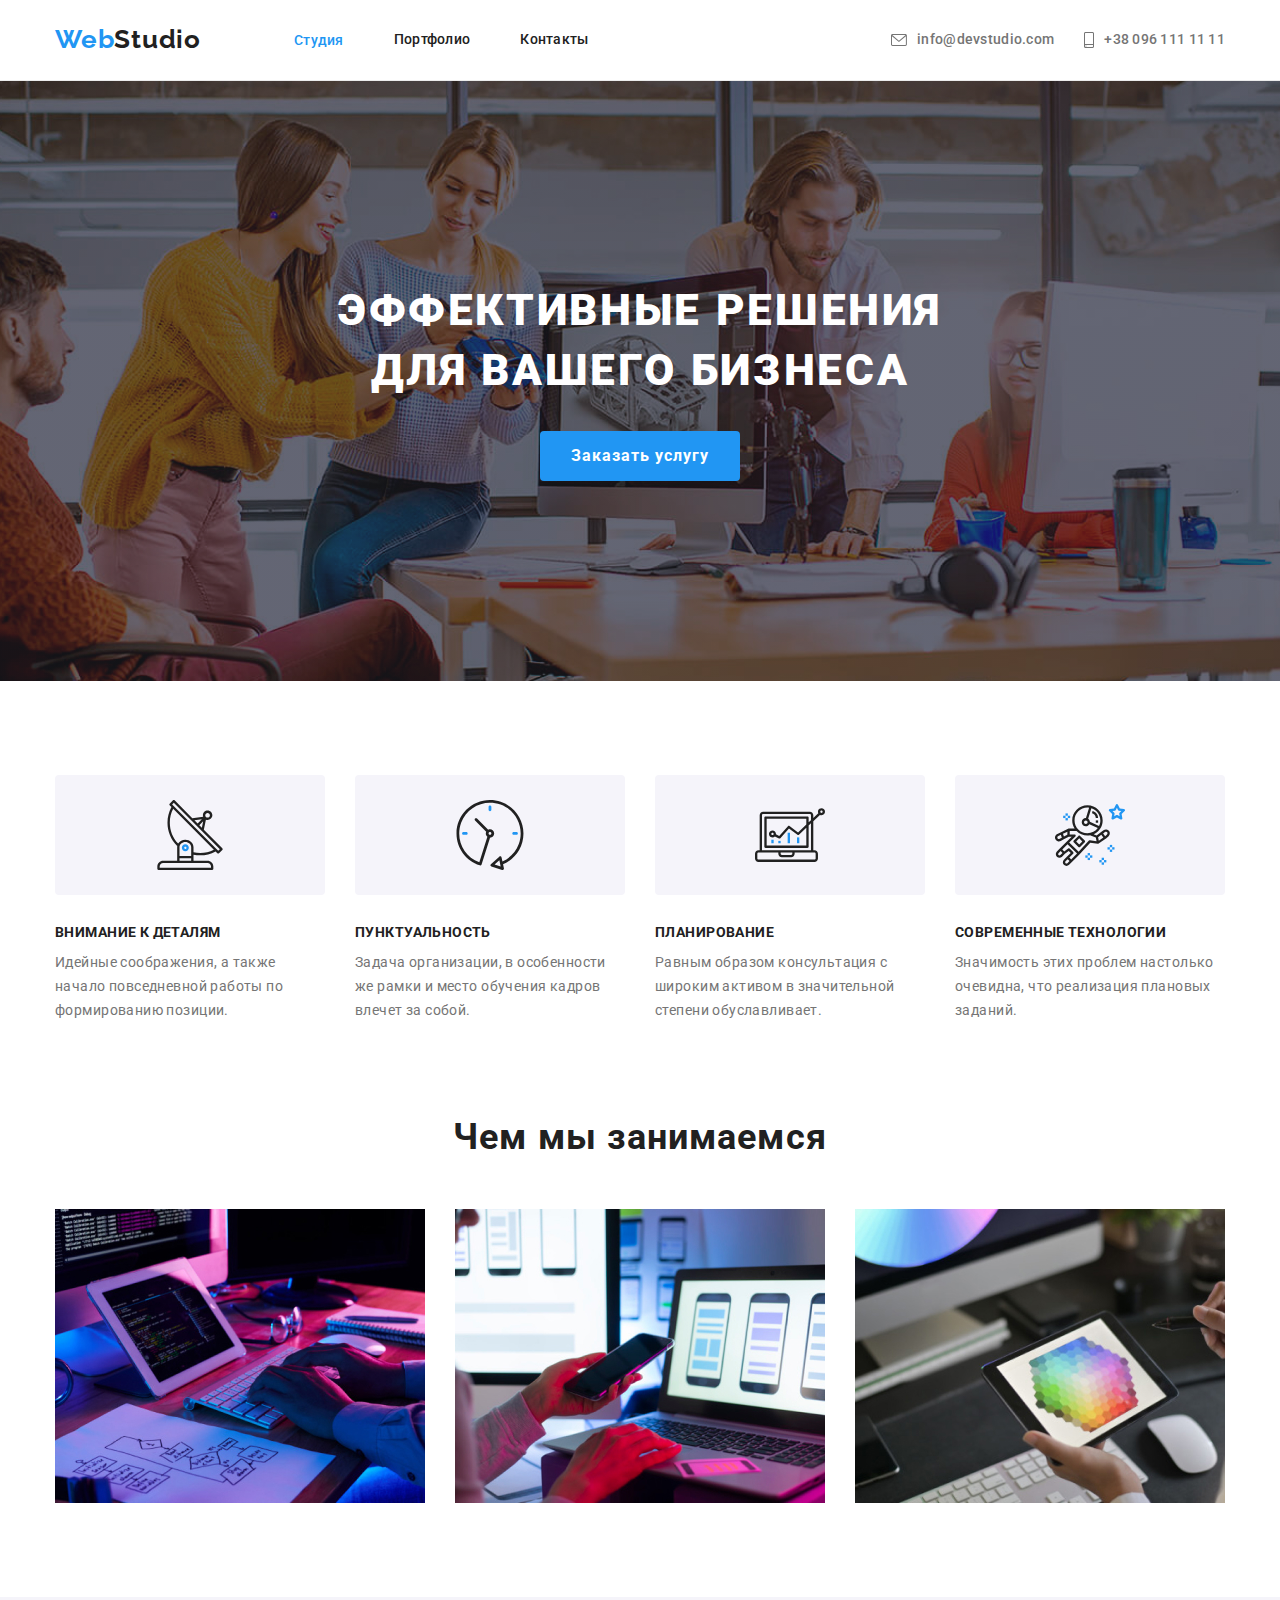
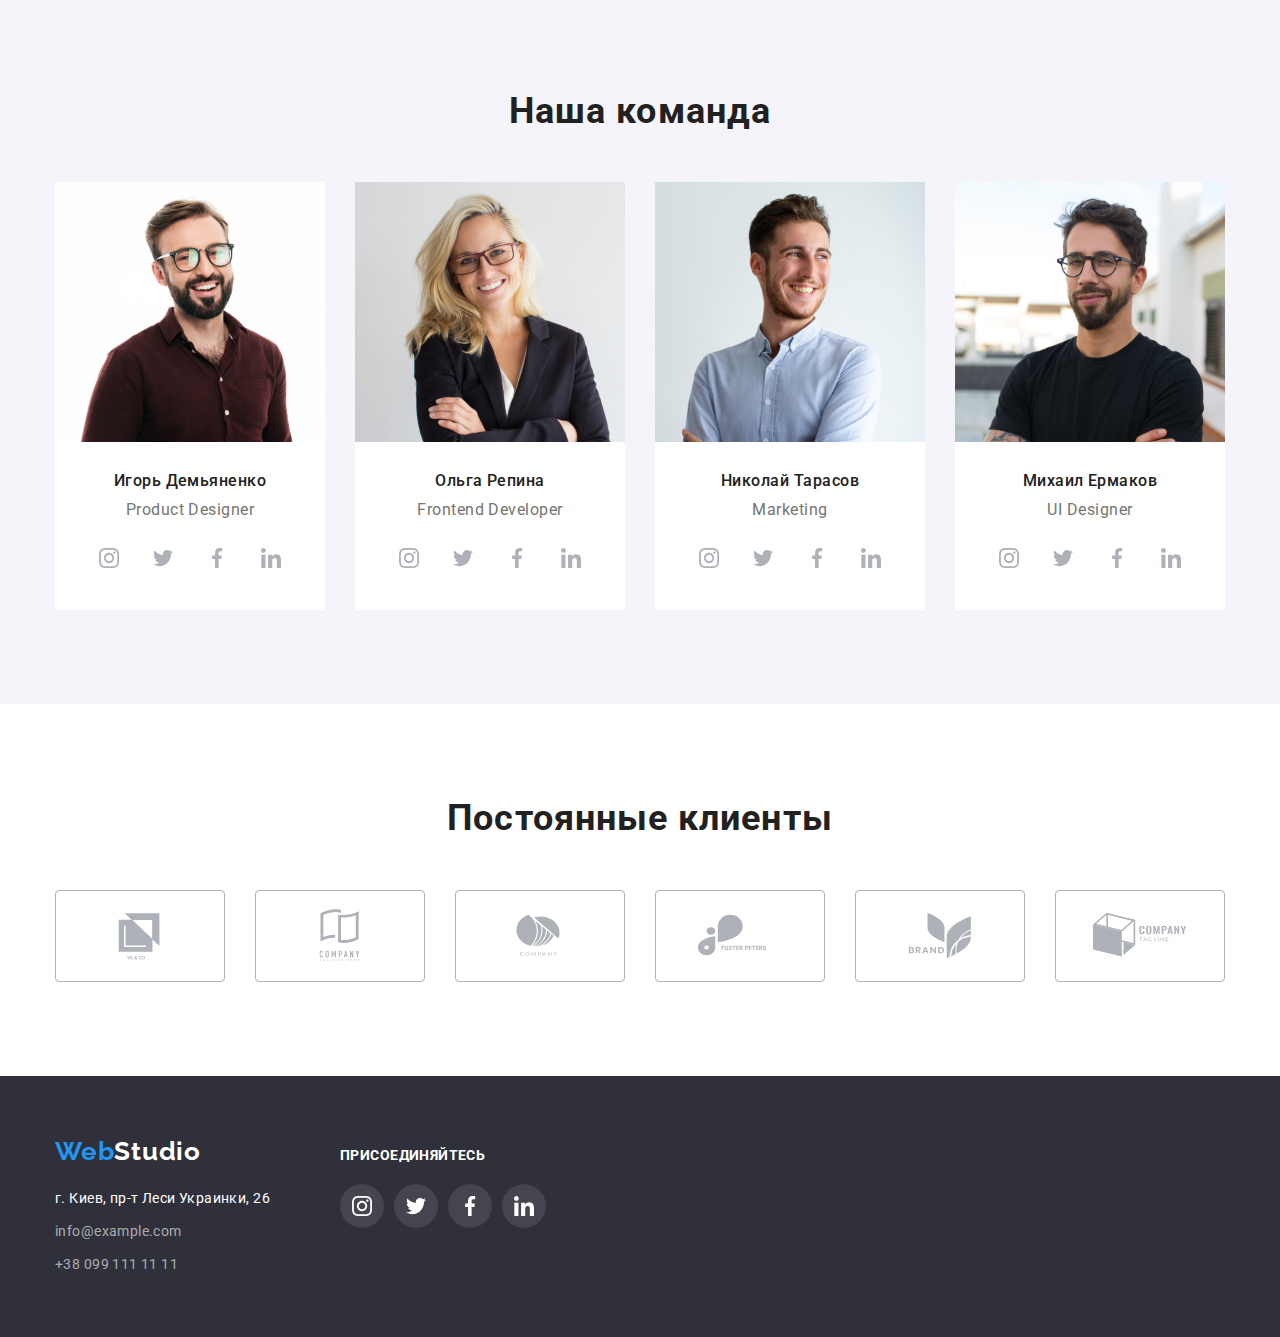
==== commit 087fff90: "delete numbers" ====
--- a/index.html
+++ b/index.html
@@ -59,45 +59,41 @@
         </div>
         </section>
         <section class="hero2">
-            <div class="content container">
+            <div class="container">
                 <ul class="hero2-ul list">
-                    <li class="hero2-li">
+                    <li class="li-tittle">
+                        <div class="hero2-sprite">
                             <svg class="hero2-svg" width="70" height="70">
                                 <use href="./Images/for-sprite/sprite.svg#antenna-1"></use>
                             </svg>
-                    </li>
-                    <li class="hero2-li">
-                        <svg class="hero2-svg" width="70" height="70">
-                            <use href="./Images/for-sprite/sprite.svg#clock-1"></use>
-                        </svg>
-                    </li>
-                    <li class="hero2-li">
-                        <svg class="hero2-svg" width="70" height="70">
-                            <use href="./Images/for-sprite/sprite.svg#diagram-1"></use>
-                        </svg>
-                    </li>
-                    <li class="hero2-li-end">
-                        <svg class="hero2-svg" width="70" height="70">
-                            <use href="./Images/for-sprite/sprite.svg#astronaut-1"></use>
-                        </svg>
-                    </li>
-                </ul>
-            </div>
-            <div class="container hero2-container">
-                <ul class="hero2-list list">
+                        </div>
+                            <h3 class="tittle">Внимание к деталям</h3>
+                            <p class="suptittle">Идейные соображения, а также начало повседневной работы по формированию позиции.</p>
+                    </li>
                     <li class="li-tittle">
-                        <h3 class="tittle">Внимание к деталям</h3>
-                        <p class="suptittle">Идейные соображения, а также начало повседневной работы по формированию позиции.</p>
-                    </li>
-                    <li class="li-tittle">
+                        <div class="hero2-sprite">
+                            <svg class="hero2-svg" width="70" height="70">
+                                <use href="./Images/for-sprite/sprite.svg#clock-1"></use>
+                            </svg>
+                        </div>
                         <h3 class="tittle">Пунктуальность</h3>
                         <p class="suptittle">Задача организации, в особенности же рамки и место обучения кадров влечет за собой.</p>
                     </li>
                     <li class="li-tittle">
+                        <div class="hero2-sprite">
+                            <svg class="hero2-svg" width="70" height="70">
+                                <use href="./Images/for-sprite/sprite.svg#diagram-1"></use>
+                            </svg>
+                        </div>
                         <h3 class="tittle">Планирование</h3>
                         <p class="suptittle">Равным образом консультация с широким активом в значительной степени обуславливает.</p>
                     </li>
                     <li class="li-tittle-end">
+                        <div class="hero2-sprite">
+                            <svg class="hero2-svg" width="70" height="70">
+                                <use href="./Images/for-sprite/sprite.svg#astronaut-1"></use>
+                            </svg>
+                        </div>
                         <h3 class="tittle">Современные технологии</h3>
                         <p class="suptittle">Значимость этих проблем настолько очевидна, что реализация плановых заданий.</p>
                     </li>
@@ -124,7 +120,7 @@
             <div class="container our-team-container">
             <h2 class="our-team-main">Наша команда</h2>
             <ul class="our-team-table list">
-                 <li>
+                 <li class="our-team-table-li">
                     <img src="./Images/People/img.jpg" alt="Игорь Демьяненко" width="270" height="260">
                      <div class="name-div">
                         <h3 class="name">Игорь Демьяненко</h3>
@@ -161,7 +157,7 @@
                         </ul>
                      </div>
                 </li>
-                <li>
+                <li class="our-team-table-li">
                     <img src="./Images/People/img1.jpg" alt="Ольга Репина" width="270" height="260">
                     <div class="name-div">
                         <h3 class="name">Ольга Репина</h3>
@@ -198,7 +194,7 @@
                         </ul>
                     </div>
                 </li>
-                <li>
+                <li class="our-team-table-li">
                     <img src="./Images/People/img2.jpg" alt="Николай Тарасов" width="270" height="260">
                     <div class="name-div">
                         <h3 class="name">Николай Тарасов</h3>
@@ -235,7 +231,7 @@
                         </ul>
                     </div>
                 </li>
-                <li>
+                <li class="our-team-table-li">
                     <img src="./Images/People/img3.jpg" alt="Михаил Ермаков" width="270" height="260">
                     <div class="name-div">
                         <h3 class="name">Михаил Ермаков</h3>
@@ -275,39 +271,53 @@
             </ul>
         </div>
         </section>
-        <section>
+        <section class="clients">
+            <div class="container">
                 <h2 class="regular-clients">Постоянные клиенты</h2>
-                <div class="clients">
-                <a class="regular-clients-anchor" href="">
-                    <svg class="regular-clients-svg" width="106" height="60">
-                        <use href="./Images/for-sprite/sprite.svg#logo"></use>
-                    </svg>
+                <ul class="clients-div list">
+                    <li class="clients-item">
+                        <a class="regular-clients-anchor" href="">
+                            <svg class="regular-clients-svg" width="106" height="60">
+                                <use href="./Images/for-sprite/sprite.svg#logo"></use>
+                            </svg>
+                        </a>
+                    </li>
+                    <li class="clients-item">
+                        <a class="regular-clients-anchor" href="">
+                            <svg class="regular-clients-svg" width="106" height="60">
+                                <use href="./Images/for-sprite/sprite.svg#logo-1"></use>
+                            </svg>
+                        </a>
+                    </li>
+                    <li class="clients-item">
+                    <a class="regular-clients-anchor" href="">
+                        <svg class="regular-clients-svg" width="106" height="60">
+                            <use href="./Images/for-sprite/sprite.svg#logo-2"></use>
+                        </svg>
+                    </a>
+                </li>
+                <li class="clients-item">
+                    <a class="regular-clients-anchor" href="">
+                        <svg class="regular-clients-svg" width="106" height="60">
+                            <use href="./Images/for-sprite/sprite.svg#logo-3"></use>
+                        </svg>
+                    </a>
+                </li>
+                <li class="clients-item">
+                    <a class="regular-clients-anchor" href="">
+                        <svg class="regular-clients-svg" width="106" height="60">
+                            <use href="./Images/for-sprite/sprite.svg#logo-4"></use>
+                        </svg>
                 </a>
-                <a class="regular-clients-anchor" href="">
-                    <svg class="regular-clients-svg" width="106" height="60">
-                        <use href="./Images/for-sprite/sprite.svg#logo-1"></use>
-                    </svg>
-                </a>
-                <a class="regular-clients-anchor" href="">
-                    <svg class="regular-clients-svg" width="106" height="60">
-                        <use href="./Images/for-sprite/sprite.svg#logo-2"></use>
-                    </svg>
-                </a>
-                <a class="regular-clients-anchor" href="">
-                    <svg class="regular-clients-svg" width="106" height="60">
-                        <use href="./Images/for-sprite/sprite.svg#logo-3"></use>
-                    </svg>
-                </a>
-                <a class="regular-clients-anchor" href="">
-                    <svg class="regular-clients-svg" width="106" height="60">
-                        <use href="./Images/for-sprite/sprite.svg#logo-4"></use>
-                    </svg>
-                </a>
-                <a class="regular-clients-anchor" href="">
-                    <svg class="regular-clients-svg" width="106" height="60">
-                        <use href="./Images/for-sprite/sprite.svg#logo-5"></use>
-                    </svg>
-                </a>
+            </li>
+                <li class="clients-item">
+                    <a class="regular-clients-anchor" href="">
+                        <svg class="regular-clients-svg" width="106" height="60">
+                            <use href="./Images/for-sprite/sprite.svg#logo-5"></use>
+                        </svg>
+                    </a>
+                </li>
+            </ul>
             </div>
         </section>
     </main>
@@ -332,26 +342,36 @@
             </div>
             <div class="accession-div">
                 <h3 class="accession">Присоединяйтесь</h3>
-                <a class="logo-social-link" href="">
-                    <svg class="logo-social-list" width="20" height="20">
-                        <use href="./Images/for-sprite/sprite.svg#instagram-2"></use>
-                    </svg>
-                </a>
-                <a class="logo-social-link" href="">
-                    <svg class="logo-social-list" width="20" height="20">
-                        <use href="./Images/for-sprite/sprite.svg#twitter-1"></use>
-                    </svg>
-                </a>
-                <a class="logo-social-link" href="">
-                    <svg class="logo-social-list" width="20" height="20">
-                        <use href="./Images/for-sprite/sprite.svg#facebook-1"></use>
-                    </svg>
-                </a>
-                <a class="logo-social-link" href="">
-                    <svg class="logo-social-list" width="20" height="20">
-                        <use href="./Images/for-sprite/sprite.svg#linkedin-1"></use>
-                    </svg>
-                </a>
+                <ul class="accession-link list">
+                    <li class="logo-footer-item">
+                        <a class="logo-social-link" href="">
+                            <svg class="logo-social-list" width="20" height="20">
+                                <use href="./Images/for-sprite/sprite.svg#instagram-2"></use>
+                            </svg>
+                        </a>
+                    </li>
+                    <li class="logo-footer-item">
+                        <a class="logo-social-link" href="">
+                            <svg class="logo-social-list" width="20" height="20">
+                                <use href="./Images/for-sprite/sprite.svg#twitter-1"></use>
+                            </svg>
+                        </a>
+                    </li>
+                    <li class="logo-footer-item">
+                        <a class="logo-social-link" href="">
+                            <svg class="logo-social-list" width="20" height="20">
+                                <use href="./Images/for-sprite/sprite.svg#facebook-1"></use>
+                            </svg>
+                        </a>
+                    </li>
+                    <li class="logo-footer-item">
+                        <a class="logo-social-link" href="">
+                            <svg class="logo-social-list" width="20" height="20">
+                                <use href="./Images/for-sprite/sprite.svg#linkedin-1"></use>
+                            </svg>
+                        </a>
+                    </li>
+                </ul>
             </div>
     </div>
     </footer>
--- a/css/styles.css
+++ b/css/styles.css
@@ -106,9 +106,12 @@
     }
     .adress{
         display: flex;
+        align-items: center;
         margin-left: auto;
     }
 .mail{
+    display: flex;
+    align-items: center;
         font-weight: 500;
         font-size: 14px;
         line-height: 1.14;
@@ -120,6 +123,8 @@
             color: #2196F3;
         }
         .phone-number{
+            display: flex;
+            align-items: center;
 font-weight: 500;
 font-size: 14px;
 line-height: 1.14;
@@ -131,8 +136,16 @@
             color: #2196F3;
         }
         .hero{
-            background-image: url("../Images/hero/Img.jpg");
+            display: flex;
+            max-width: 1600px;
+            min-height: 600px;
+            background-color: #2F303A;
+            background-image: linear-gradient(rgba(47, 48, 58, 0.4), rgba(47, 48, 58, 0.4)), url("../Images/hero/Img.jpg");
+            background-position: center;
+            background-repeat: no-repeat;
             background-size: cover;
+            margin-left: auto;
+            margin-right: auto;
             text-align: center;
             padding-top: 200px;
             padding-bottom: 200px;
@@ -159,6 +172,7 @@
     width: 200px;
     height: 50px;
     background: #2196F3;
+    border: transparent;
     font-weight: 700;
     font-size: 16px;
     line-height: 1.87;;
@@ -254,7 +268,7 @@
 }
 .address{
     font-style: normal;
-    margin-top: 30px;
+    margin-top: 20px;
 }
 .map-address-link{
     font-weight: 400;
@@ -306,15 +320,14 @@
     padding-top: 60px;
     padding-bottom: 60px;
 }
-.button-type-list button{
+.button-all{
     font-weight: 500;
 font-size: 16px;
-line-height: 26px;
-/* identical to box height, or 162% */
-text-align: center;
+line-height: 1.62;
 letter-spacing: 0.03em;
 color: #212121;
 background: #F5F4FA;
+border: 1px solid transparent;
 border-radius: 4px;
 cursor: pointer;
 }
@@ -323,13 +336,6 @@
     color: #FFFFFF;
     background: #2196F3;
 }
-.button-type-li-all button {
-    color: #FFFFFF;
-    background: #2196F3;
-/* shadow-middle */
-box-shadow: 0px 3px 1px rgba(0, 0, 0, 0.1), 0px 1px 2px rgba(0, 0, 0, 0.08), 0px 2px 2px rgba(0, 0, 0, 0.12);
-border-radius: 4px;
-}
 .table-about{
     display: flex;
     justify-content: space-between;
@@ -371,7 +377,7 @@
     border-bottom: 1px solid #ECECEC;
 }
 .adress-li:not(:last-child){
-    margin-right: 50px;
+    margin-right: 30px;
 }
 .hero2-list{
     display: flex;
@@ -436,39 +442,40 @@
     margin-right: 10px;
     fill:#757575
 }
-.adress-svg:hover,
-.adress-svg:focus {
-    fill: #2196F3
-}
-.adress-li{
-    margin-top: 32px;
-    margin-bottom: 32px;
-}
-
+.mail:hover .adress-svg,
+.mail:focus .adress-svg{
+    fill: #2196F3;
+}
+.phone-number:hover .adress-svg,
+.phone-number:focus .adress-svg{
+    fill: #2196F3;
+}
+.hero2{
+    padding-top: 94px;
+}
 .hero2-svg{
 }
-.hero2-ul{
-    display: flex;
-
-}
-.hero2-li{
+.hero2-sprite{
     display: flex;
     align-items: center;
     justify-content: center;
     width: 270px;
     height: 120px;
-    margin-right: 30px;
+    margin-bottom: 30px;  
     background-color: #F5F4FA;
-    margin-bottom: 30px;
-}
-.hero2-li-end{
-    display: flex;
-    align-items: center;
-    justify-content: center;
-    width: 270px;
-    height: 120px;
-    background-color: #F5F4FA;
-    margin-bottom: 30px;   
+    border-radius: 4px;
+    background-size: cover;
+    background-position: center;
+}
+.hero2-ul{
+    display: flex;
+
+}
+.our-team{
+    background-color: #F5F4FA
+}
+.our-team-table-li{
+    background-color: #ffff;
 }
 .our-team-sprite{
     display: flex;
@@ -483,6 +490,9 @@
     background-color: #FFFFFF;
     border-radius: 50%;
 }
+.our-team-sprite-svg{
+    fill: #AFB1B8;
+}
 .our-team-sprite-li:not(:last-child){
     margin-right: 10px;
 }
@@ -494,22 +504,27 @@
 .our-team-sprite-anchor:focus .our-team-sprite-svg {
     fill: #FFFFFF;
 }
+.clients{
+    padding-top: 94px;
+    padding-bottom: 94px;
+}
 .regular-clients{
 font-weight: 700;
 font-size: 36px;
-line-height: 42px;
+line-height: 1.16;
 text-align: center;
 letter-spacing: 0.03em;
 color: #212121;
-padding-top: 94px;
 margin-bottom: 50px;
 }
 
-.clients{
-    display: flex;
-    align-items: center;
-    justify-content: center;
-    padding-bottom: 94px;
+.clients-div{
+    display: flex;
+    align-items: center;
+    justify-content: center;
+}
+.clients-item:not(:last-child){
+    margin-right: 30px;
 }
 .regular-clients-anchor{
     display: flex;
@@ -517,15 +532,16 @@
     justify-content: center;
     border: 1px solid 
     rgba(175, 177, 184, 1);
+    border-radius: 4px;
     width: 170px;
     height: 92px;
 }
-.regular-clients-anchor:not(.last-child){
-    margin-right: 30px
+.regular-clients-svg{
+    fill: #AFB1B8;
 }
 .regular-clients-anchor:hover .regular-clients-svg,
 .regular-clients-anchor:focus .regular-clients-svg{
-    fill:  rgba(33, 150, 243, 1);
+    fill: rgba(33, 150, 243, 1);
 }
 .regular-clients-anchor:hover,
 .regular-clients-anchor:focus{
@@ -534,24 +550,29 @@
 .accession{
 font-weight: 700;
 font-size: 14px;
-line-height: 16px;
+line-height: 1.14;
 letter-spacing: 0.03em;
 text-transform: uppercase;
 color: #FFFFFF;
 }
+.accession-link{
+    display: inline-flex;
+    margin-top: 20px;
+}
+.logo-footer-item{
+    margin-right: 10px;
+}
 .logo-social-list{
 fill: #ffffff;
 }
 .logo-social-link{
-    display: inline-flex;
+    display: flex;
     align-items: center;
     justify-content: center;
     width: 44px;
     height: 44px;
     background-color: rgba(255, 255, 255, 0.1);;
     border-radius: 50%;
-    margin-right: 10px;
-    margin-top: 30px;
 }
 .logo-social-link:hover,
 .logo-social-link:focus{
@@ -559,10 +580,10 @@
 }
 .footer-container{
     display: flex;
+    align-items: baseline;
 }
 .accession-div{
     display: inline-block;
     align-items: baseline;
     margin-left: 70px;
-    margin-top: 20px;
-}+}
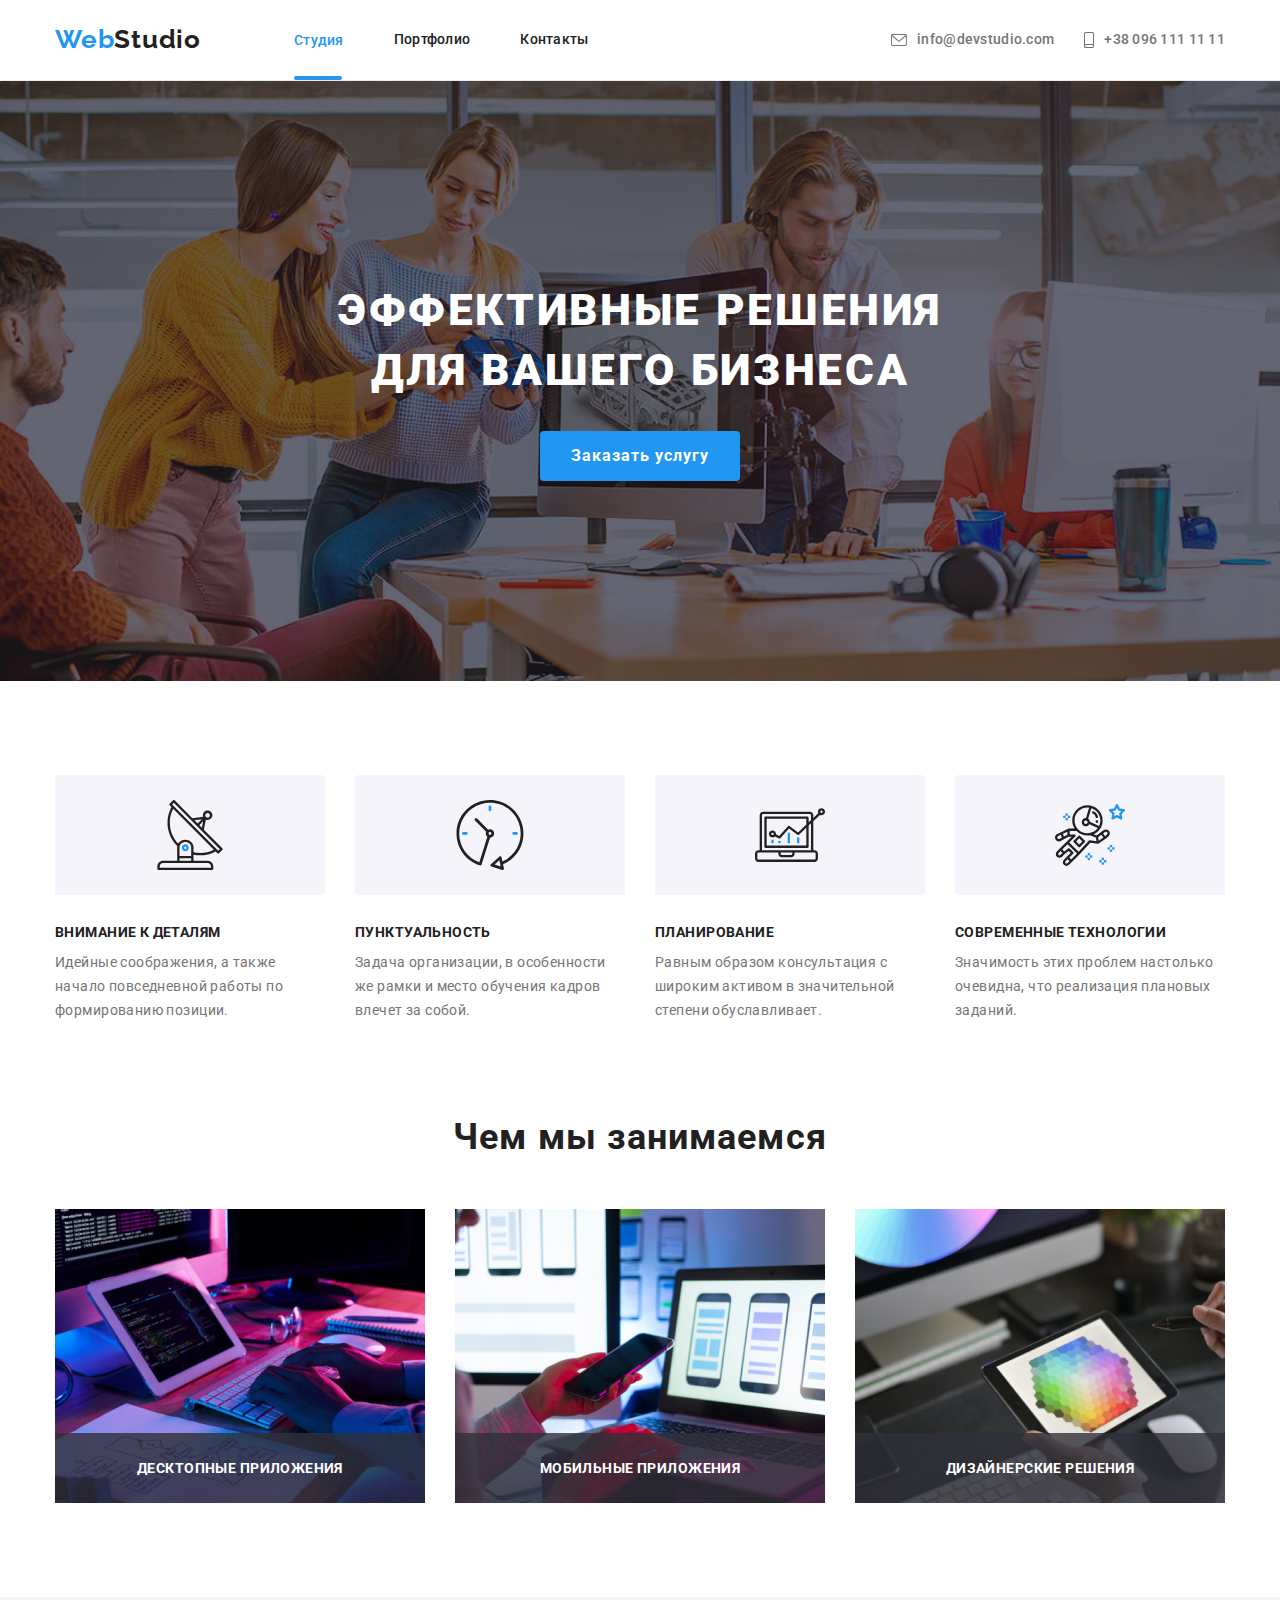
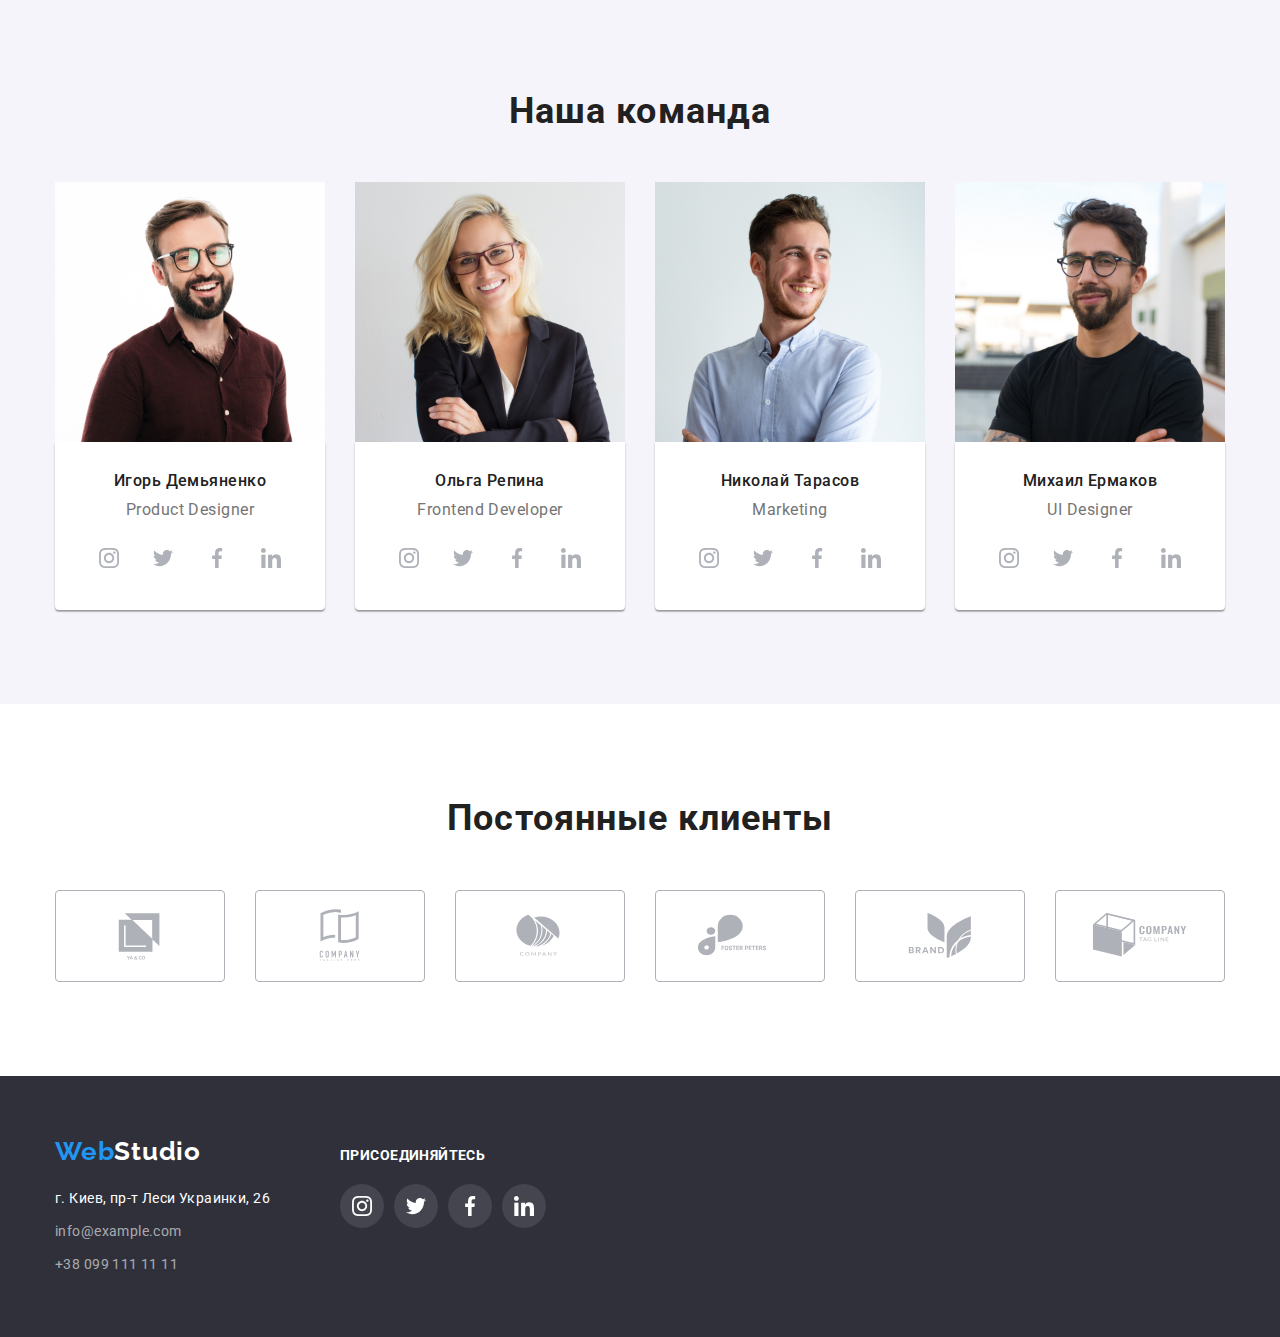
==== commit 6a5e9972: "delete numbers" ====
--- a/index.html
+++ b/index.html
@@ -4,7 +4,7 @@
     <meta charset="UTF-8">
     <meta http-equiv="X-UA-Compatible" content="IE=edge">
     <meta name="viewport" content="width=device-width, initial-scale=1.0">
-    <title>WebStudio</title>
+    <title>Студия</title>
     <link rel="stylesheet" href="https://cdnjs.cloudflare.com/ajax/libs/modern-normalize/1.1.0/modern-normalize.min.css">
     <link rel="preconnect" href="https://fonts.googleapis.com">
 <link rel="preconnect" href="https://fonts.gstatic.com" crossorigin>
@@ -22,7 +22,7 @@
             <a class="logo-link link" href="" lang="en">Web<span class="logo-accent">Studio</span></a>
             <ul class="menu list">
             <li class="menu-item">
-                <a class="menu-link-studio link" href="">Студия</a>
+                <a class="menu-link-studio current link" href="">Студия</a>
             </li>
             <li class="menu-item">
                 <a class="menu-link link" href="./portfolio.html">Портфолио</a>
@@ -55,7 +55,7 @@
         <section class="hero">
             <div class="container hero-container">
             <h1 class="main-tittle" id="tittle">Эффективные решения для вашего бизнеса</h1>
-            <button class="modal-btn" type="button">Заказать услугу</button>
+            <button class="modal-btn" type="button" data-modal-open>Заказать услугу</button>
         </div>
         </section>
         <section class="hero2">
@@ -105,12 +105,15 @@
             <h2 class="main-about">Чем мы занимаемся</h2>
             <ul class="table-about list">
                 <li class="table-about-li">
+                    <p class="table-about-page">Десктопные приложения</p>
                     <img src="./Images/About/img.jpg" alt="Пишет на планшете" width="370" height="294">
                 </li>
-                <li>
+                <li class="table-about-li">
+                    <p class="table-about-page">Мобильные приложения</p>
                     <img src="./Images/About/img1.jpg" alt="Пишет на ноутбуке В руке телефон " width="370" height="294">
                 </li>
-                <li>
+                <li class="table-about-li">
+                    <p class="table-about-page">Дизайнерские решения</p>
                     <img src="./Images/About/img2.jpg" alt="Пишет маркером на планшете" width="370" height="294">
                 </li>
             </ul>
@@ -373,6 +376,16 @@
                     </li>
                 </ul>
             </div>
+        </div>
+    </footer>
+    <div class="backdrop is-hidden" data-modal>
+        <div class="modal">
+            <button type="button" data-modal-close class="modal-close-btn">
+                <svg class="modal-close-btn-icon" width="18" height="18">
+                    <use href="./Images/for-sprite/sprite.svg#close-black-18dp-2-1"></use>
+                </svg>
+            </button>
+        </div>
     </div>
-    </footer>
+    <script src="./js/modal.js"></script>
 </body>--- a/css/styles.css
+++ b/css/styles.css
@@ -77,13 +77,17 @@
     color: #212121;
 padding-top: 32px;
 padding-bottom: 32px;
-display: block;}
+display: block;
+transition: color 250ms cubic-bezier(0.4, 0, 0.2, 1);
+}
     .menu-link:hover,
     .menu-link:focus{
         color: #2196F3;
         ;
     }
     .menu-link-studio{
+        display: flex;
+        align-items: center;
  font-weight: 500;
 font-size: 14px;
 line-height: 16px;
@@ -91,16 +95,18 @@
 padding-top: 32px;
 padding-bottom: 32px;
 color: #2196F3;
-display: block;
+transition: color 250ms cubic-bezier(0.4, 0, 0.2, 1);
     }
     .menu-link-portfolio{
+        display: flex;
+        align-items: center;
 font-weight: 500;
 font-size: 14px;
 line-height: 16px;
 letter-spacing: 0.02em;
 padding-top: 32px;
 padding-bottom: 32px;
-display: block;
+transition: color 250ms cubic-bezier(0.4, 0, 0.2, 1);
 
 color: #2196F3;
     }
@@ -117,6 +123,7 @@
         line-height: 1.14;
         letter-spacing: 0.02em;
         color: #757575;
+        transition: color 250ms cubic-bezier(0.4, 0, 0.2, 1);
     }
         .mail:hover,
         .mail:focus{
@@ -130,6 +137,7 @@
 line-height: 1.14;
 letter-spacing: 0.02em;
 color: #757575;
+transition: color 250ms cubic-bezier(0.4, 0, 0.2, 1);
         }
         .phone-number:hover,
         .phone-number:focus{
@@ -171,7 +179,7 @@
 .modal-btn{
     width: 200px;
     height: 50px;
-    background: #2196F3;
+    background-color: #2196F3;
     border: transparent;
     font-weight: 700;
     font-size: 16px;
@@ -185,6 +193,7 @@
     margin-left: auto;
     margin-right: auto;
     margin-top: 30px;
+    transition: background-color 250ms cubic-bezier(0.4, 0, 0.2, 1);
 }
 .modal-btn:hover,
 .modal-btn:focus{
@@ -331,10 +340,11 @@
 border-radius: 4px;
 cursor: pointer;
 }
-.button-type-list button:hover,
-.button-type-list button:focus{
+.button-type-li button:hover,
+.button-type-li button:focus{
     color: #FFFFFF;
     background: #2196F3;
+    box-shadow: 0px 3px 1px rgba(0, 0, 0, 0.1), 0px 1px 2px rgba(0, 0, 0, 0.08), 0px 2px 2px rgba(0, 0, 0, 0.12);
 }
 .table-about{
     display: flex;
@@ -351,6 +361,9 @@
 .name-div{
     padding-top: 30px;
     padding-bottom: 30px;
+    box-shadow: 0px 1px 3px rgba(0, 0, 0, 0.12), 0px 1px 1px rgba(0, 0, 0, 0.14), 0px 2px 1px rgba(0, 0, 0, 0.2);
+    border-radius: 0px 0px 4px 4px;
+
 }
 .adress-footer:not(:last-child){
     margin-bottom: 9px;
@@ -398,6 +411,7 @@
     padding-right: 22px;
     padding-top: 6px;
     padding-bottom: 6px;
+    transition: color 250ms cubic-bezier(0.4, 0, 0.2, 1), background-color 250ms cubic-bezier(0.4, 0, 0.2, 1), box-shadow 250ms cubic-bezier(0.4, 0, 0.2, 1);
 }
 .button-websities{
     padding-left: 22px;
@@ -438,9 +452,14 @@
 .all-table:nth-child(-n+6){
     margin-bottom: 30px; 
 }
+.all-table:hover,
+.all-table:focus{
+    box-shadow: 0px 1px 1px rgba(0, 0, 0, 0.12), 0px 4px 4px rgba(0, 0, 0, 0.06), 1px 4px 6px rgba(0, 0, 0, 0.16);    
+}
 .adress-svg{
     margin-right: 10px;
-    fill:#757575
+    fill:#757575;
+    transition: fill 250ms cubic-bezier(0.4, 0, 0.2, 1);
 }
 .mail:hover .adress-svg,
 .mail:focus .adress-svg{
@@ -489,9 +508,11 @@
     height: 44px;
     background-color: #FFFFFF;
     border-radius: 50%;
+    transition: background-color 250ms cubic-bezier(0.4, 0, 0.2, 1);
 }
 .our-team-sprite-svg{
     fill: #AFB1B8;
+    transition: fill 250ms cubic-bezier(0.4, 0, 0.2, 1);
 }
 .our-team-sprite-li:not(:last-child){
     margin-right: 10px;
@@ -535,6 +556,7 @@
     border-radius: 4px;
     width: 170px;
     height: 92px;
+    transition: border 250ms cubic-bezier(0.4, 0, 0.2, 1);
 }
 .regular-clients-svg{
     fill: #AFB1B8;
@@ -564,6 +586,7 @@
 }
 .logo-social-list{
 fill: #ffffff;
+
 }
 .logo-social-link{
     display: flex;
@@ -573,6 +596,7 @@
     height: 44px;
     background-color: rgba(255, 255, 255, 0.1);;
     border-radius: 50%;
+    transition: background-color 250ms cubic-bezier(0.4, 0, 0.2, 1);
 }
 .logo-social-link:hover,
 .logo-social-link:focus{
@@ -587,3 +611,122 @@
     align-items: baseline;
     margin-left: 70px;
 }
+.current{
+    color: #2196F3;
+}
+.current::after{
+    content: '';
+    position: absolute;
+    width: 48px;
+    height: 4px;
+    top: 76px;
+    background-color: #2196F3;
+    border-radius: 2px;
+}
+.current-portfolio{
+    color: #2196F3
+}
+.current-portfolio::after{
+    content: '';
+    position: absolute;
+    width: 78px;
+    height: 4px;
+    top: 76px;
+    background-color: #2196F3;
+    border-radius: 2px;
+}
+.table-about-page{
+    position: absolute;
+    display: flex;
+    align-items: center;
+    justify-content: center;
+    left: 0;
+    bottom: 0;
+    width: 370px;
+    height: 70px;
+    font-weight: 700;
+    font-size: 14px;
+    line-height: 16px;
+    text-align: center;
+    letter-spacing: 0.03em;
+    text-transform: uppercase;
+    color: #FFFFFF;
+    background-color: rgba(47, 48, 58, 0.8);
+}
+.table-about-li{
+    position: relative;
+}
+.table-overlay{
+    display: flex;
+    position: absolute;
+    top: 0;
+    width: 370px;
+    height: 294px;
+    overflow: hidden;
+}
+.all-overlay{
+    display: flex;
+    align-items: center;
+    justify-content: center;
+    position: absolute;
+    width: 370px;
+    height: 294px;
+    top: 294px;
+    background-color: rgba(33, 150, 243, 0.9);
+    transition: transform 250ms cubic-bezier(0.4, 0, 0.2, 1);
+}
+.table-ancor:hover .all-overlay,
+.table-ancor:focus .all-overlay{
+    transform: translate(0px, -294px) rotate(0deg);
+}
+.hover-overlay{
+    font-weight: 400;
+    font-size: 18px;
+    line-height: 28px;
+    letter-spacing: 0.03em;
+    width: 322px;
+    height: 168px;
+    color: #FFFFFF;
+}
+.table-ancor{
+    position: relative;
+    overflow: hidden;
+}
+.backdrop{
+    position: fixed;
+    top: 0;
+    left: 0;
+    bottom: 0;
+    right: 0;
+    background-color: rgba(0, 0, 0, 0.5);
+    transition: opacity 500ms linear, visibility 500ms linear;
+}
+.modal{
+    position: absolute;
+    width: 528px;
+    height: 581px;
+    background-color: rgb(255, 255, 255);
+    top: 50%;
+    left: 50%;
+    transform: translate(-50%, -50%);
+}
+.modal-close-btn{
+    position: absolute;
+    top: 8px;
+    right: 8px;
+    display: flex;
+    align-items: center;
+    justify-content: center;
+    width: 30px;
+    height: 30px;
+    border: 1px solid rgba(0, 0, 0, 0.1);
+    border-radius: 50%;
+    background-color: transparent;
+    cursor: pointer;
+    padding: 0;
+}
+.backdrop.is-hidden{
+    opacity: 0;
+    visibility: hidden;
+    pointer-events: none;
+}